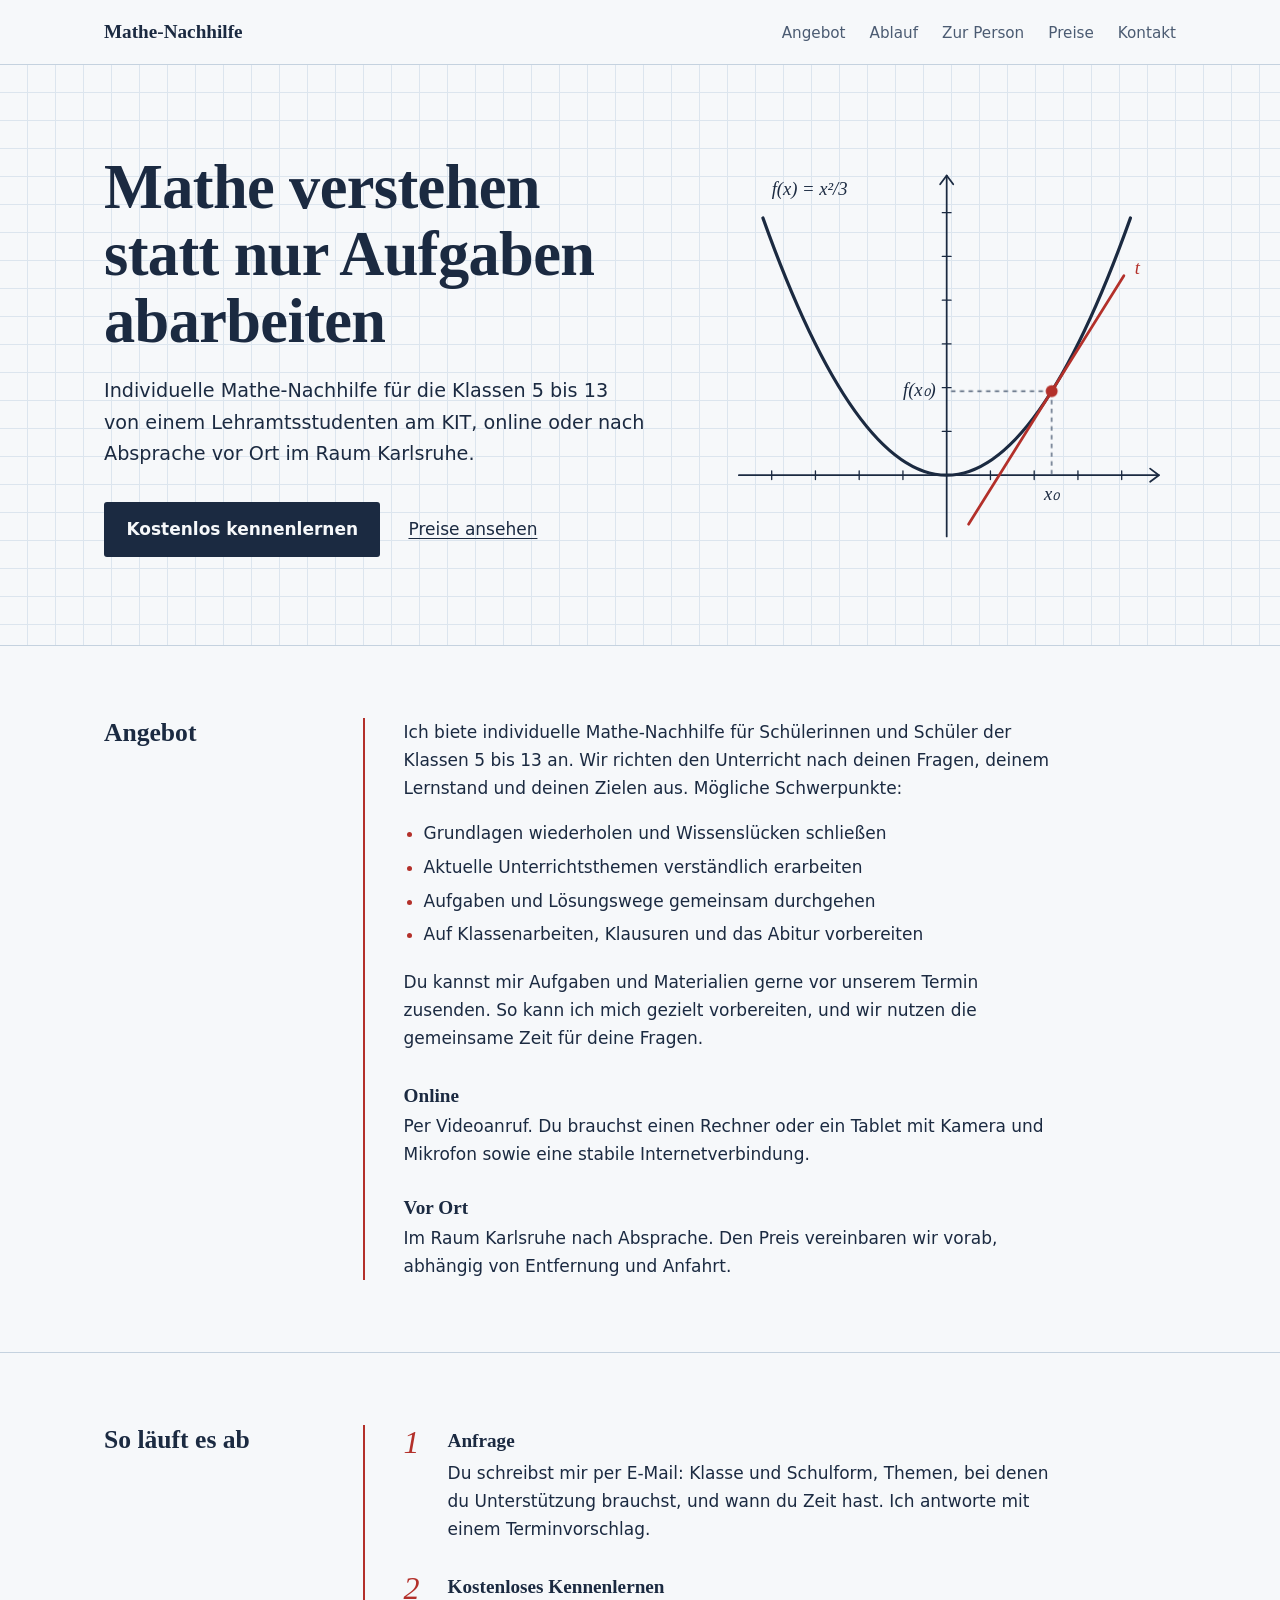
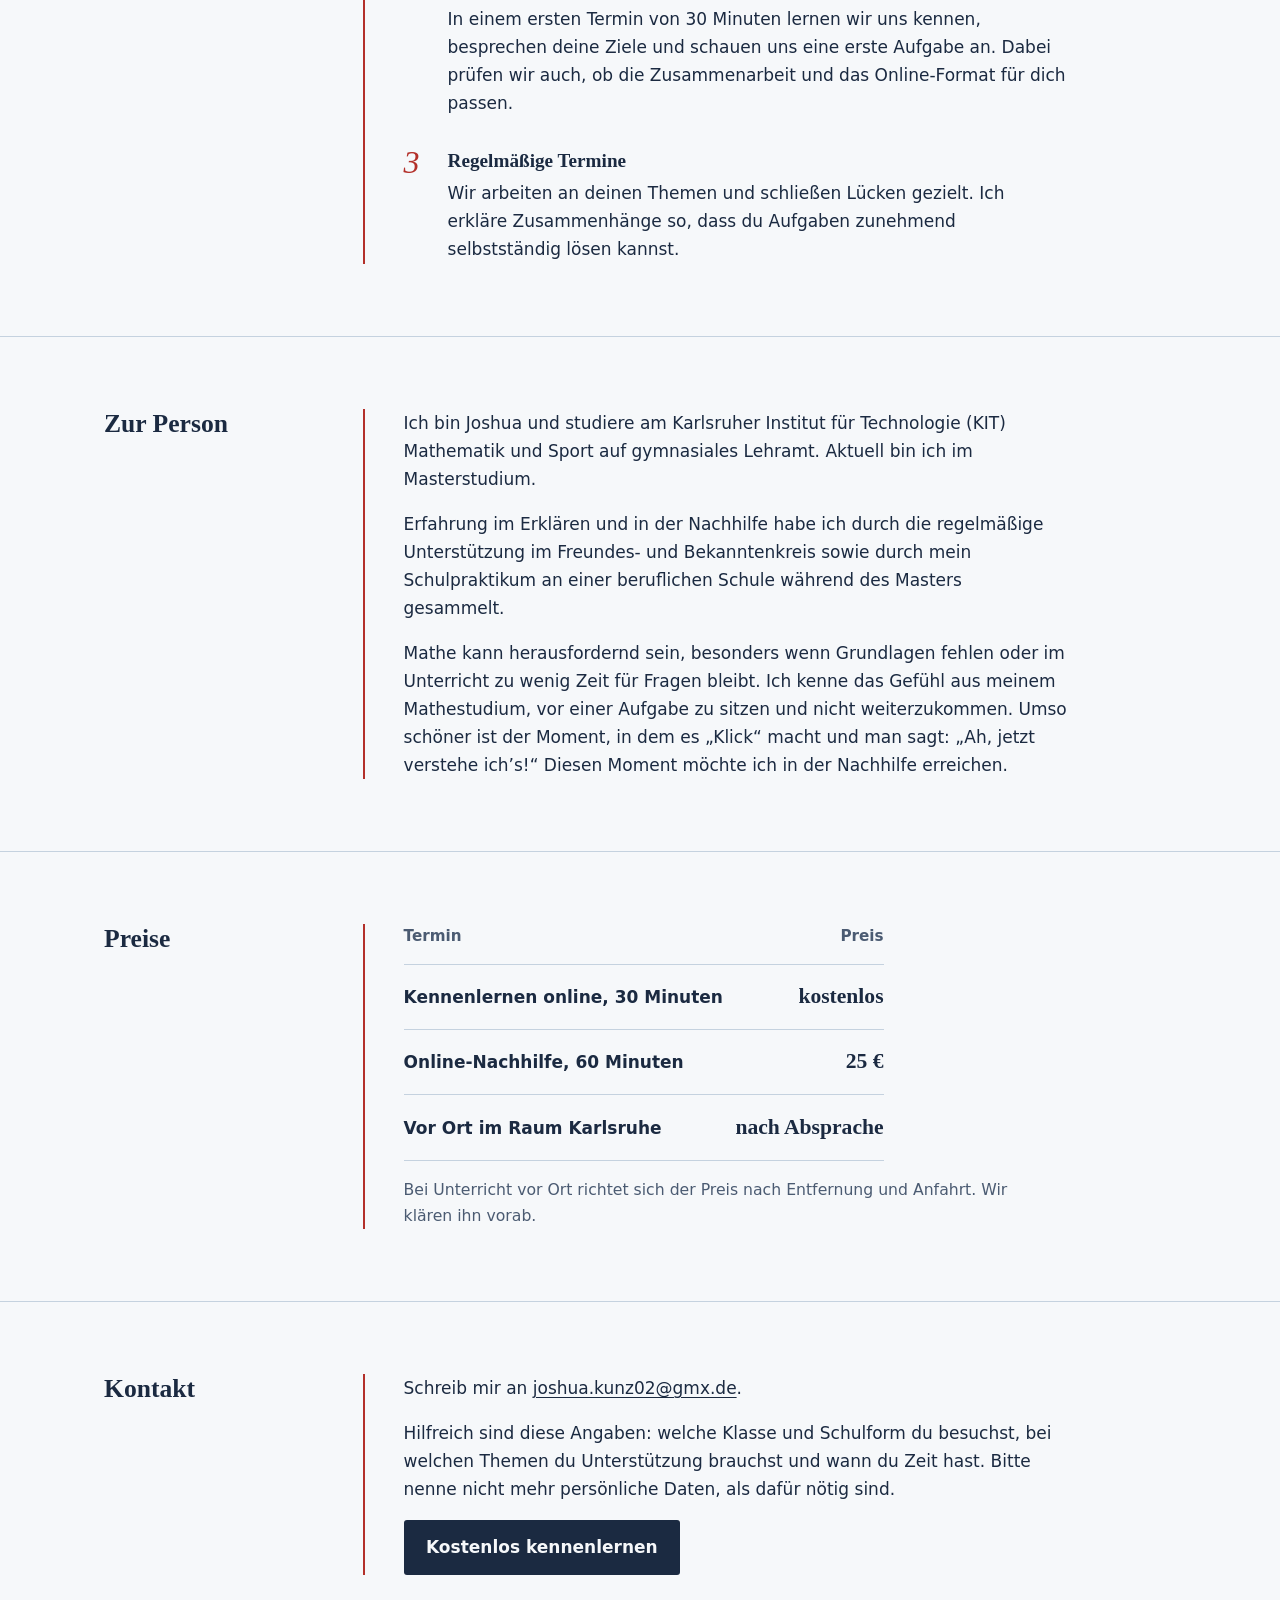
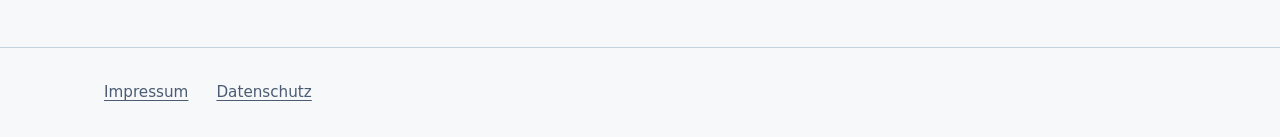
==== index.html @ 84d85bf0 "Name, Anschrift und E-Mail eingetragen Co-Authored-By: Claude Sonnet 5.5 <noreply@anthropic.com> Cla" ====
<!doctype html>
<html lang="de">
<head>
  <meta charset="utf-8">
  <meta name="viewport" content="width=device-width, initial-scale=1">
  <title>Mathe-Nachhilfe in Karlsruhe und online</title>
  <meta name="description" content="Individuelle Mathe-Nachhilfe für die Klassen 5 bis 13, online oder nach Absprache vor Ort im Raum Karlsruhe. Kostenloses Kennenlernen.">
  <link rel="icon" href="favicon.svg" type="image/svg+xml">
  <link rel="stylesheet" href="style.css">
</head>
<body>
  <a class="skip" href="#inhalt">Zum Inhalt springen</a>

  <header class="site-head">
    <div class="wrap">
      <a class="brand" href="./">Mathe-Nachhilfe</a>
      <nav class="site-nav" aria-label="Hauptnavigation">
        <a href="#angebot">Angebot</a>
        <a href="#ablauf">Ablauf</a>
        <a href="#person">Zur Person</a>
        <a href="#preise">Preise</a>
        <a href="#kontakt">Kontakt</a>
      </nav>
    </div>
  </header>

  <main id="inhalt">
    <section class="hero" aria-labelledby="titel">
      <div class="wrap">
        <div>
          <h1 id="titel">Mathe verstehen statt nur Aufgaben abarbeiten</h1>
          <p class="lead">Individuelle Mathe-Nachhilfe für die Klassen 5 bis 13 von einem Lehramtsstudenten am KIT, online oder nach Absprache vor Ort im Raum Karlsruhe.</p>
          <div class="hero-actions">
            <a class="btn" href="mailto:joshua.kunz02@gmx.de?subject=Nachhilfe-Anfrage">Kostenlos kennenlernen</a>
            <a href="#preise">Preise ansehen</a>
          </div>
        </div>

        <div class="fig-wrap">
          <svg class="fig" viewBox="0 0 420 360" role="img" aria-labelledby="fig-titel fig-text">
            <title id="fig-titel">Parabel mit Tangente</title>
            <desc id="fig-text">Graph der Funktion f(x) = x²/3 in einem Koordinatensystem. Im Punkt x₀ berührt eine Tangente die Parabel.</desc>

            <g fill="none" stroke="var(--ink)" stroke-width="1.6" stroke-linecap="round" stroke-linejoin="round">
              <path d="M20 290H404"/>
              <path d="M210 346V16"/>
              <path d="M396 284l8 6-8 6"/>
              <path d="M204 24l6-8 6 8"/>
              <path stroke-width="1.2" d="M50 286v8M90 286v8M130 286v8M170 286v8M250 286v8M290 286v8M330 286v8M370 286v8"/>
              <path stroke-width="1.2" d="M206 50h8M206 90h8M206 130h8M206 170h8M206 210h8M206 250h8"/>
            </g>

            <path class="late" d="M306 213.2V290M306 213.2H210" fill="none" stroke="var(--ink-soft)" stroke-width="1.2" stroke-dasharray="4 4"/>

            <path class="curve" pathLength="1" d="M42 54.8Q210 525.2 378 54.8" fill="none" stroke="var(--ink)" stroke-width="3" stroke-linecap="round"/>
            <path class="tangent" pathLength="1" d="M230 334.8L372 107.6" fill="none" stroke="var(--red)" stroke-width="2.5" stroke-linecap="round"/>

            <circle class="late" cx="306" cy="213.2" r="5.5" fill="var(--red)"/>
            <text class="late" x="306" y="313" text-anchor="middle">x₀</text>
            <text class="late" x="200" y="218" text-anchor="end">f(x₀)</text>
            <text x="50" y="34">f(x) = x²/3</text>
            <text class="late t-red" x="382" y="106">t</text>
          </svg>
        </div>
      </div>
    </section>

    <section class="section" id="angebot" aria-labelledby="h-angebot">
      <div class="wrap">
        <h2 id="h-angebot">Angebot</h2>
        <div class="section-body">
          <p>Ich biete individuelle Mathe-Nachhilfe für Schülerinnen und Schüler der Klassen 5 bis 13 an. Wir richten den Unterricht nach deinen Fragen, deinem Lernstand und deinen Zielen aus. Mögliche Schwerpunkte:</p>
          <ul class="focus">
            <li>Grundlagen wiederholen und Wissenslücken schließen</li>
            <li>Aktuelle Unterrichtsthemen verständlich erarbeiten</li>
            <li>Aufgaben und Lösungswege gemeinsam durchgehen</li>
            <li>Auf Klassenarbeiten, Klausuren und das Abitur vorbereiten</li>
          </ul>
          <p>Du kannst mir Aufgaben und Materialien gerne vor unserem Termin zusenden. So kann ich mich gezielt vorbereiten, und wir nutzen die gemeinsame Zeit für deine Fragen.</p>
          <dl class="formats">
            <dt>Online</dt>
            <dd>Per Videoanruf. Du brauchst einen Rechner oder ein Tablet mit Kamera und Mikrofon sowie eine stabile Internetverbindung.</dd>
            <dt>Vor Ort</dt>
            <dd>Im Raum Karlsruhe nach Absprache. Den Preis vereinbaren wir vorab, abhängig von Entfernung und Anfahrt.</dd>
          </dl>
        </div>
      </div>
    </section>

    <section class="section" id="ablauf" aria-labelledby="h-ablauf">
      <div class="wrap">
        <h2 id="h-ablauf">So läuft es ab</h2>
        <div class="section-body">
          <ol class="steps">
            <li>
              <div>
                <strong>Anfrage</strong>
                <p>Du schreibst mir per E-Mail: Klasse und Schulform, Themen, bei denen du Unterstützung brauchst, und wann du Zeit hast. Ich antworte mit einem Terminvorschlag.</p>
              </div>
            </li>
            <li>
              <div>
                <strong>Kostenloses Kennenlernen</strong>
                <p>In einem ersten Termin von 30 Minuten lernen wir uns kennen, besprechen deine Ziele und schauen uns eine erste Aufgabe an. Dabei prüfen wir auch, ob die Zusammenarbeit und das Online-Format für dich passen.</p>
              </div>
            </li>
            <li>
              <div>
                <strong>Regelmäßige Termine</strong>
                <p>Wir arbeiten an deinen Themen und schließen Lücken gezielt. Ich erkläre Zusammenhänge so, dass du Aufgaben zunehmend selbstständig lösen kannst.</p>
              </div>
            </li>
          </ol>
        </div>
      </div>
    </section>

    <section class="section" id="person" aria-labelledby="h-person">
      <div class="wrap">
        <h2 id="h-person">Zur Person</h2>
        <div class="section-body">
          <p>Ich bin Joshua und studiere am Karlsruher Institut für Technologie (KIT) Mathematik und Sport auf gymnasiales Lehramt. Aktuell bin ich im Masterstudium.</p>
          <p>Erfahrung im Erklären und in der Nachhilfe habe ich durch die regelmäßige Unterstützung im Freundes- und Bekanntenkreis sowie durch mein Schulpraktikum an einer beruflichen Schule während des Masters gesammelt.</p>
          <p>Mathe kann herausfordernd sein, besonders wenn Grundlagen fehlen oder im Unterricht zu wenig Zeit für Fragen bleibt. Ich kenne das Gefühl aus meinem Mathestudium, vor einer Aufgabe zu sitzen und nicht weiterzukommen. Umso schöner ist der Moment, in dem es „Klick“ macht und man sagt: „Ah, jetzt verstehe ich’s!“ Diesen Moment möchte ich in der Nachhilfe erreichen.</p>
        </div>
      </div>
    </section>

    <section class="section" id="preise" aria-labelledby="h-preise">
      <div class="wrap">
        <h2 id="h-preise">Preise</h2>
        <div class="section-body">
          <table class="prices">
            <thead>
              <tr><th scope="col">Termin</th><th scope="col">Preis</th></tr>
            </thead>
            <tbody>
              <tr><th scope="row">Kennenlernen online, 30 Minuten</th><td class="price">kostenlos</td></tr>
              <tr><th scope="row">Online-Nachhilfe, 60 Minuten</th><td class="price">25 €</td></tr>
              <tr><th scope="row">Vor Ort im Raum Karlsruhe</th><td class="price">nach Absprache</td></tr>
            </tbody>
          </table>
          <p class="note">Bei Unterricht vor Ort richtet sich der Preis nach Entfernung und Anfahrt. Wir klären ihn vorab.</p>
        </div>
      </div>
    </section>

    <section class="section" id="kontakt" aria-labelledby="h-kontakt">
      <div class="wrap">
        <h2 id="h-kontakt">Kontakt</h2>
        <div class="section-body">
          <p>Schreib mir an <a href="mailto:joshua.kunz02@gmx.de?subject=Nachhilfe-Anfrage">joshua.kunz02@gmx.de</a>.</p>
          <p>Hilfreich sind diese Angaben: welche Klasse und Schulform du besuchst, bei welchen Themen du Unterstützung brauchst und wann du Zeit hast. Bitte nenne nicht mehr persönliche Daten, als dafür nötig sind.</p>
          <p><a class="btn" href="mailto:joshua.kunz02@gmx.de?subject=Nachhilfe-Anfrage">Kostenlos kennenlernen</a></p>
        </div>
      </div>
    </section>
  </main>

  <footer class="site-foot">
    <div class="wrap">
      <a href="impressum.html">Impressum</a>
      <a href="datenschutz.html">Datenschutz</a>
    </div>
  </footer>
</body>
</html>
---- style.css ----
/* Mathe-Nachhilfe: statische Seite, keine externen Schriften oder Skripte. */

:root {
  --paper: #f6f8fa;
  --grid: #dce5ee;
  --rule: #c5d2df;
  --ink: #1b2a41;
  --ink-soft: #4b5b72;
  --red: #b3302a;
  --serif: "Palatino Linotype", Palatino, "Book Antiqua", "URW Palladio L", P052, Georgia, serif;
  --sans: system-ui, -apple-system, "Segoe UI", Roboto, "Helvetica Neue", Arial, sans-serif;
  color-scheme: light;
}

*, *::before, *::after { box-sizing: border-box; }

html { -webkit-text-size-adjust: 100%; scroll-behavior: smooth; }

body {
  margin: 0;
  background: var(--paper);
  color: var(--ink);
  font-family: var(--sans);
  font-size: 1.0625rem;
  line-height: 1.65;
}

a { color: var(--ink); text-decoration-thickness: 1px; text-underline-offset: 3px; }
a:hover { color: var(--red); }
:focus-visible { outline: 3px solid var(--red); outline-offset: 3px; border-radius: 2px; }

.skip {
  position: absolute; left: 1rem; top: -4rem;
  background: var(--ink); color: var(--paper); padding: .6rem 1rem; z-index: 10;
}
.skip:focus { top: 1rem; }

.wrap {
  max-width: 72rem;
  margin-inline: auto;
  padding-inline: clamp(1.25rem, 4vw, 2.5rem);
}

/* Kopfzeile */
.site-head { border-bottom: 1px solid var(--rule); }
.site-head .wrap {
  display: flex; flex-wrap: wrap; align-items: baseline;
  justify-content: space-between; gap: .5rem 2rem;
  padding-block: 1rem;
}
.brand {
  font-family: var(--serif); font-weight: 700; font-size: 1.2rem;
  text-decoration: none; color: var(--ink);
}
.site-nav { display: flex; flex-wrap: wrap; gap: .25rem 1.5rem; font-size: .95rem; }
.site-nav a { text-decoration: none; color: var(--ink-soft); }
.site-nav a:hover { color: var(--red); text-decoration: underline; }

/* Einstieg: Karopapier mit Parabel */
.hero {
  background-color: var(--paper);
  background-image:
    linear-gradient(var(--grid) 1px, transparent 1px),
    linear-gradient(90deg, var(--grid) 1px, transparent 1px);
  background-size: 28px 28px;
  background-position: -1px -1px;
  border-bottom: 1px solid var(--rule);
}
.hero .wrap {
  display: grid;
  grid-template-columns: minmax(0, 1.1fr) minmax(0, .9fr);
  gap: clamp(1.5rem, 4vw, 4rem);
  align-items: center;
  padding-block: clamp(2.5rem, 7vw, 5.5rem);
}
.hero h1 {
  font-family: var(--serif);
  font-weight: 700;
  font-size: clamp(2.2rem, 5.2vw, 3.9rem);
  line-height: 1.08;
  letter-spacing: -.01em;
  margin: 0 0 1.25rem;
  max-width: 16ch;
}
.lead { font-size: 1.2rem; max-width: 34rem; margin: 0 0 2rem; }
.hero-actions { display: flex; flex-wrap: wrap; align-items: center; gap: 1rem 1.75rem; }

.btn {
  display: inline-block;
  background: var(--ink); color: var(--paper);
  padding: .85rem 1.4rem;
  border-radius: 3px;
  font-weight: 600; text-decoration: none;
}
.btn:hover { background: var(--red); color: #fff; }

.fig { width: 100%; height: auto; display: block; overflow: visible; }
.fig text { font-family: var(--serif); font-style: italic; font-size: 17px; fill: var(--ink); }
.fig .t-red { fill: var(--red); }

/* Einmalige Bewegung beim Laden: Kurve, Tangente, Berührpunkt */
.fig .curve, .fig .tangent {
  stroke-dasharray: 1; stroke-dashoffset: 1;
  animation: draw 1.4s cubic-bezier(.4, 0, .2, 1) .2s forwards;
}
.fig .tangent { animation-delay: 1.5s; animation-duration: .8s; }
.fig .late { opacity: 0; animation: show .5s ease 2.2s forwards; }
@keyframes draw { to { stroke-dashoffset: 0; } }
@keyframes show { to { opacity: 1; } }

@media (prefers-reduced-motion: reduce) {
  html { scroll-behavior: auto; }
  .fig .curve, .fig .tangent, .fig .late {
    animation: none; stroke-dashoffset: 0; opacity: 1;
  }
}

/* Abschnitte im Heft-Layout: Titel links, Inhalt rechts neben dem roten Rand */
.section { border-bottom: 1px solid var(--rule); }
.section .wrap {
  display: grid;
  grid-template-columns: minmax(0, 13rem) minmax(0, 1fr);
  column-gap: clamp(1.5rem, 4vw, 3.5rem);
  padding-block: clamp(2.5rem, 6vw, 4.5rem);
}
.section h2 {
  font-family: var(--serif);
  font-size: 1.6rem; line-height: 1.2;
  margin: 0;
  align-self: start;
  position: sticky; top: 1.5rem;
}
.section-body {
  border-left: 2px solid var(--red);
  padding-left: clamp(1.25rem, 3vw, 2.5rem);
  max-width: 44rem;
}
.section-body > :first-child { margin-top: 0; }
.section-body > :last-child { margin-bottom: 0; }
.section-body p { max-width: 62ch; }

ul.focus { margin: 0 0 1.25rem; padding-left: 1.25rem; max-width: 60ch; }
ul.focus li { margin-bottom: .35rem; }
ul.focus li::marker { color: var(--red); }

dl.formats { margin: 1.75rem 0 0; }
dl.formats dt { font-family: var(--serif); font-weight: 700; font-size: 1.2rem; }
dl.formats dd { margin: 0 0 1.5rem; max-width: 60ch; }
dl.formats dd:last-child { margin-bottom: 0; }

ol.steps { list-style: none; counter-reset: step; margin: 0; padding: 0; }
ol.steps li {
  counter-increment: step;
  display: grid; grid-template-columns: 2.75rem minmax(0, 1fr);
  margin-bottom: 1.75rem;
}
ol.steps li:last-child { margin-bottom: 0; }
ol.steps li::before {
  content: counter(step);
  font-family: var(--serif); font-style: italic; font-size: 2rem; line-height: 1.1;
  color: var(--red);
}
ol.steps strong { display: block; font-family: var(--serif); font-size: 1.2rem; }
ol.steps p { margin: .15rem 0 0; max-width: 58ch; }

table.prices { border-collapse: collapse; width: 100%; max-width: 30rem; margin: 1.5rem 0 1rem; }
table.prices th, table.prices td { text-align: left; padding: .9rem 0; border-bottom: 1px solid var(--rule); }
table.prices thead th { font-weight: 600; color: var(--ink-soft); font-size: .95rem; padding-top: 0; }
table.prices td:last-child, table.prices th:last-child { text-align: right; }
table.prices .price { font-family: var(--serif); font-size: 1.35rem; font-weight: 700; }
.note { color: var(--ink-soft); font-size: .98rem; }

/* Fuß */
.site-foot { padding-block: 2rem; font-size: .95rem; color: var(--ink-soft); }
.site-foot .wrap { display: flex; flex-wrap: wrap; gap: .5rem 1.75rem; }
.site-foot a { color: var(--ink-soft); }
.site-foot a:hover { color: var(--red); }

/* Rechtstexte */
.legal .wrap { max-width: 46rem; padding-block: clamp(2rem, 6vw, 4rem); }
.legal h1 { font-family: var(--serif); font-size: clamp(2rem, 4vw, 2.6rem); line-height: 1.15; margin: 0 0 1.5rem; }
.legal h2 { font-family: var(--serif); font-size: 1.35rem; margin: 2.25rem 0 .5rem; }
.legal p, .legal ul, .legal address { max-width: 65ch; margin: 0 0 1rem; }
.legal address { font-style: normal; }
.legal ul { padding-left: 1.25rem; }
.legal li { margin-bottom: .35rem; }

@media (max-width: 52rem) {
  .hero .wrap { grid-template-columns: minmax(0, 1fr); }
  .hero .fig-wrap { max-width: 26rem; }
  .section .wrap { grid-template-columns: minmax(0, 1fr); row-gap: 1.25rem; }
  .section h2 { position: static; }
  .section-body { padding-left: 1.1rem; }
}
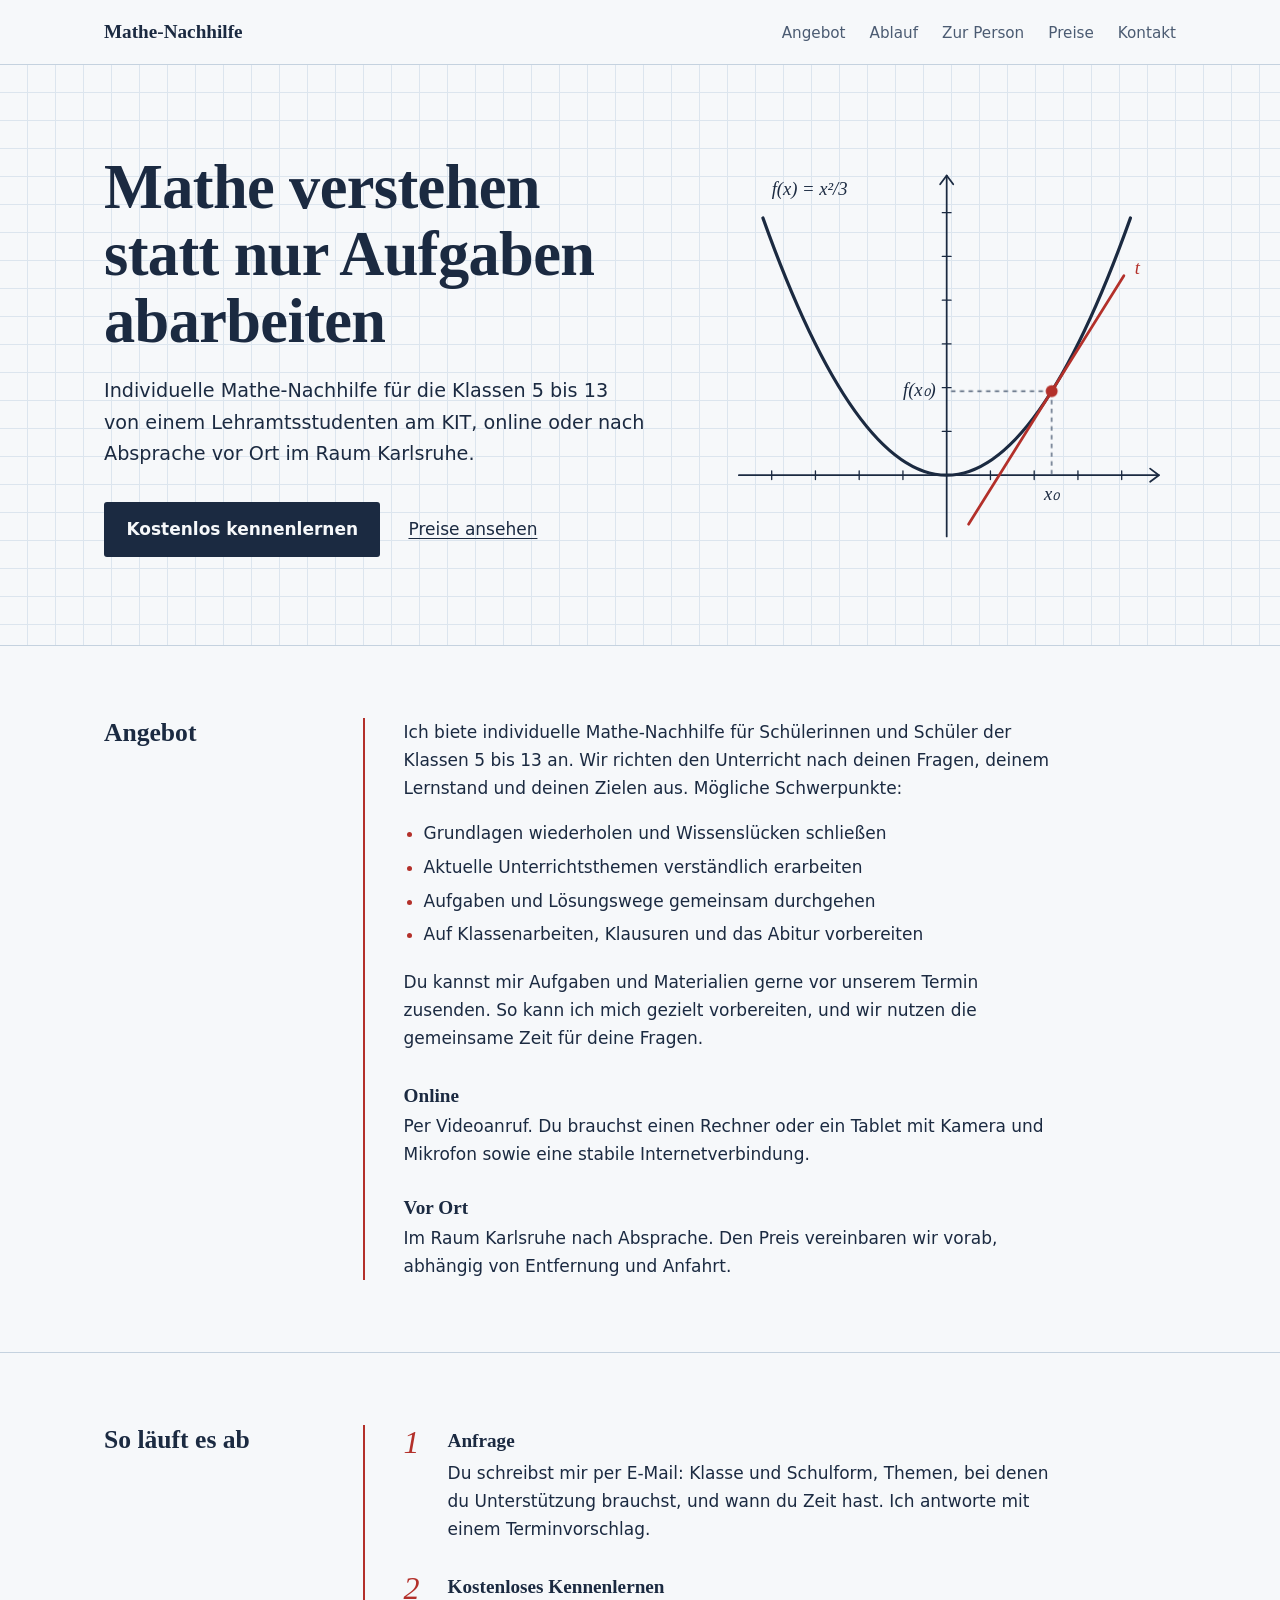
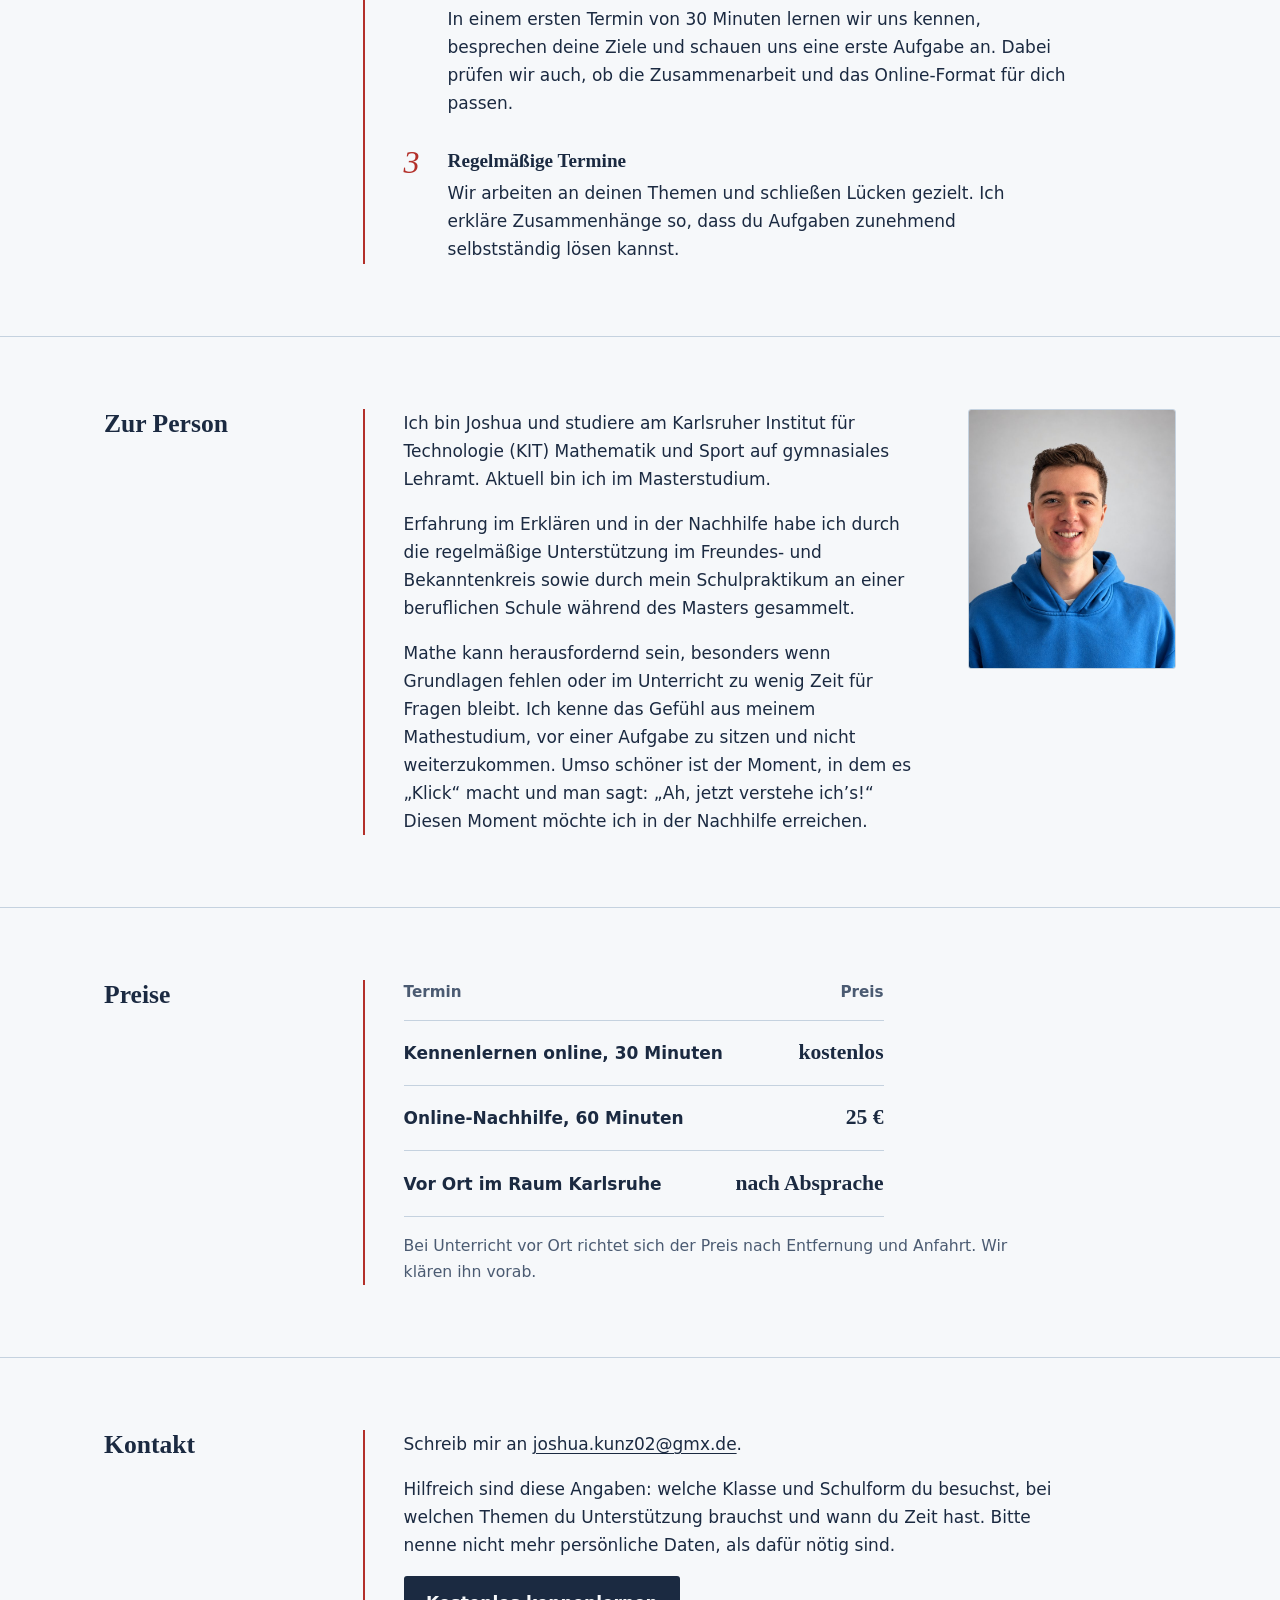
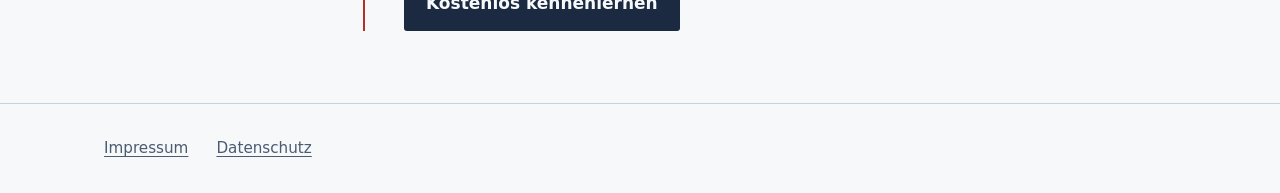
==== commit 3d4dba9b: "Porträtfoto im Abschnitt "Zur Person" ergänzt Co-Authored-By: Claude Sonnet 5.5 <noreply@anthropic.c" ====
--- a/index.html
+++ b/index.html
@@ -118,10 +118,13 @@
     <section class="section" id="person" aria-labelledby="h-person">
       <div class="wrap">
         <h2 id="h-person">Zur Person</h2>
-        <div class="section-body">
-          <p>Ich bin Joshua und studiere am Karlsruher Institut für Technologie (KIT) Mathematik und Sport auf gymnasiales Lehramt. Aktuell bin ich im Masterstudium.</p>
-          <p>Erfahrung im Erklären und in der Nachhilfe habe ich durch die regelmäßige Unterstützung im Freundes- und Bekanntenkreis sowie durch mein Schulpraktikum an einer beruflichen Schule während des Masters gesammelt.</p>
-          <p>Mathe kann herausfordernd sein, besonders wenn Grundlagen fehlen oder im Unterricht zu wenig Zeit für Fragen bleibt. Ich kenne das Gefühl aus meinem Mathestudium, vor einer Aufgabe zu sitzen und nicht weiterzukommen. Umso schöner ist der Moment, in dem es „Klick“ macht und man sagt: „Ah, jetzt verstehe ich’s!“ Diesen Moment möchte ich in der Nachhilfe erreichen.</p>
+        <div class="section-body person">
+          <img class="portrait" src="joshua-kunz.jpg" width="720" height="900" loading="lazy" alt="Porträt von Joshua Kunz">
+          <div class="person-text">
+            <p>Ich bin Joshua und studiere am Karlsruher Institut für Technologie (KIT) Mathematik und Sport auf gymnasiales Lehramt. Aktuell bin ich im Masterstudium.</p>
+            <p>Erfahrung im Erklären und in der Nachhilfe habe ich durch die regelmäßige Unterstützung im Freundes- und Bekanntenkreis sowie durch mein Schulpraktikum an einer beruflichen Schule während des Masters gesammelt.</p>
+            <p>Mathe kann herausfordernd sein, besonders wenn Grundlagen fehlen oder im Unterricht zu wenig Zeit für Fragen bleibt. Ich kenne das Gefühl aus meinem Mathestudium, vor einer Aufgabe zu sitzen und nicht weiterzukommen. Umso schöner ist der Moment, in dem es „Klick“ macht und man sagt: „Ah, jetzt verstehe ich’s!“ Diesen Moment möchte ich in der Nachhilfe erreichen.</p>
+          </div>
         </div>
       </div>
     </section>
--- a/style.css
+++ b/style.css
@@ -139,6 +139,11 @@
 .section-body > :last-child { margin-bottom: 0; }
 .section-body p { max-width: 62ch; }
 
+.section-body.person { max-width: 56rem; display: grid; grid-template-columns: minmax(0, 1fr) 13rem; gap: 1.5rem 2.5rem; align-items: start; }
+.person-text > :first-child { margin-top: 0; }
+.person-text > :last-child { margin-bottom: 0; }
+.portrait { grid-column: 2; grid-row: 1; width: 100%; height: auto; aspect-ratio: 4 / 5; object-fit: cover; border-radius: 3px; border: 1px solid var(--rule); background: var(--grid); }
+
 ul.focus { margin: 0 0 1.25rem; padding-left: 1.25rem; max-width: 60ch; }
 ul.focus li { margin-bottom: .35rem; }
 ul.focus li::marker { color: var(--red); }
@@ -191,4 +196,6 @@
   .section .wrap { grid-template-columns: minmax(0, 1fr); row-gap: 1.25rem; }
   .section h2 { position: static; }
   .section-body { padding-left: 1.1rem; }
-}
+  .section-body.person { grid-template-columns: minmax(0, 1fr); }
+  .portrait { grid-column: 1; grid-row: 1; max-width: 11rem; }
+}
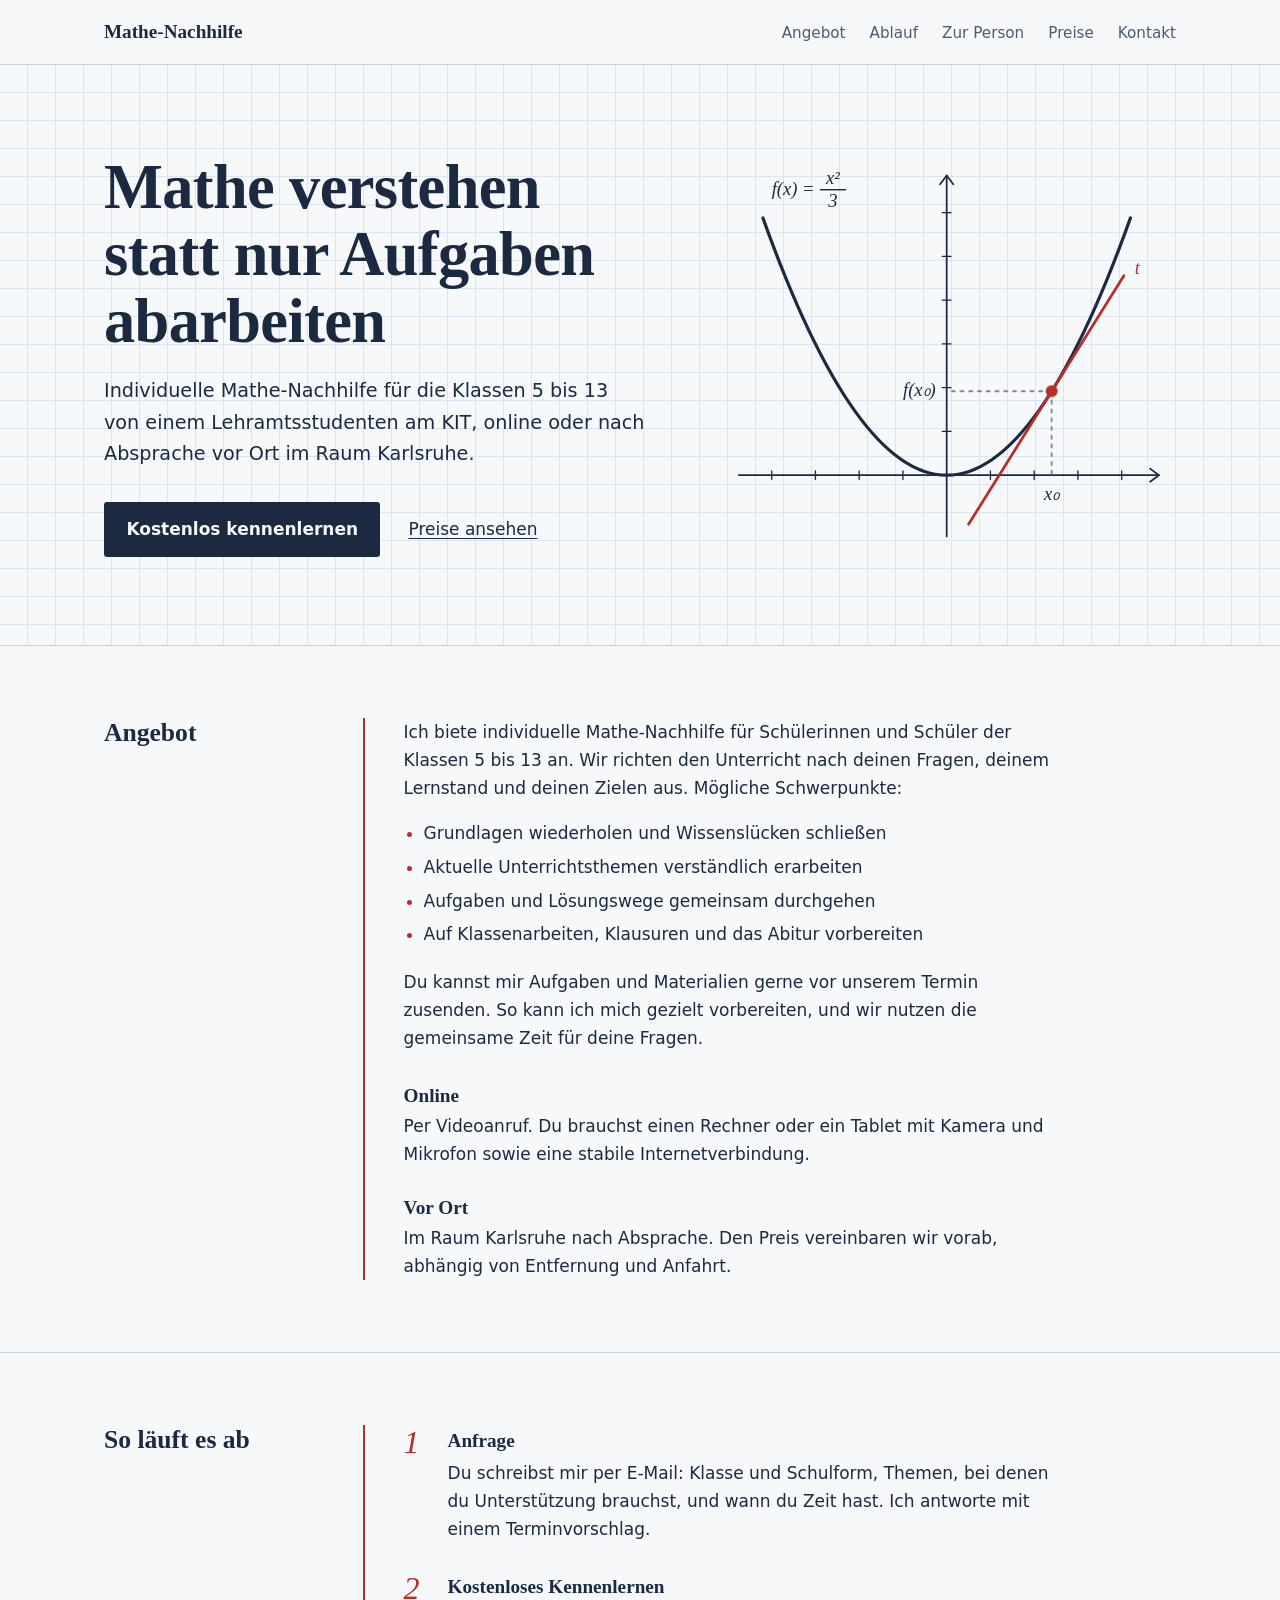
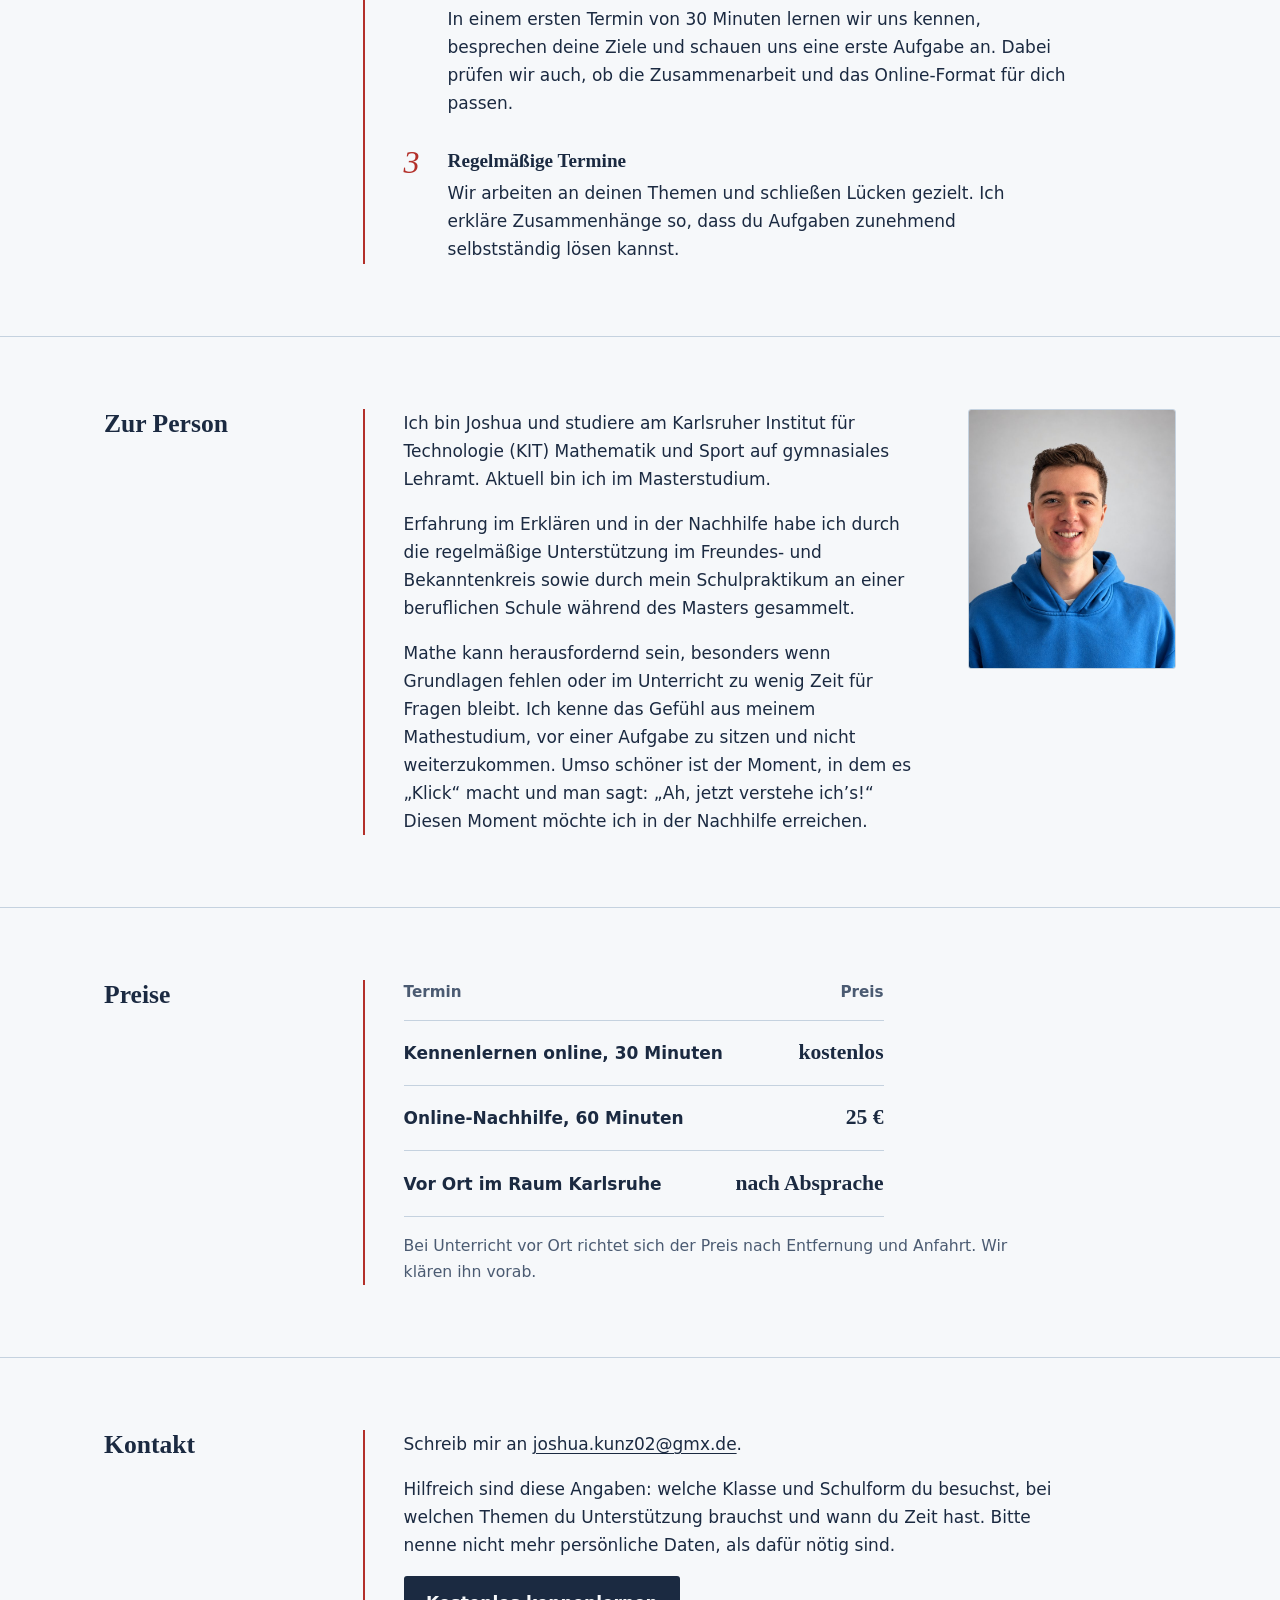
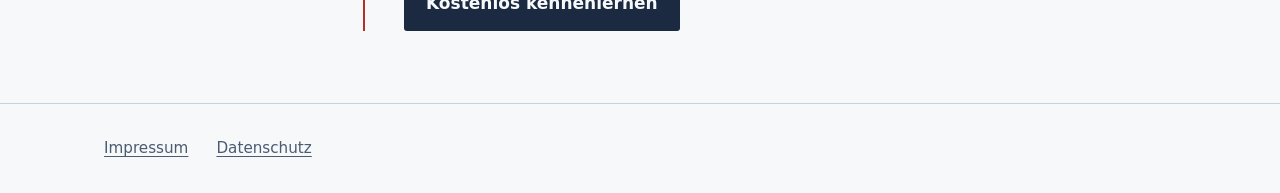
==== commit f61e6246: "Funktionsterm in der Grafik als Bruch gesetzt Co-Authored-By: Claude Sonnet 5.5 <noreply@anthropic.c" ====
--- a/index.html
+++ b/index.html
@@ -58,7 +58,12 @@
             <circle class="late" cx="306" cy="213.2" r="5.5" fill="var(--red)"/>
             <text class="late" x="306" y="313" text-anchor="middle">x₀</text>
             <text class="late" x="200" y="218" text-anchor="end">f(x₀)</text>
-            <text x="50" y="34">f(x) = x²/3</text>
+            <g>
+              <text x="50" y="34">f(x) =</text>
+              <text x="106" y="24" text-anchor="middle">x²</text>
+              <path d="M94 29H118" fill="none" stroke="var(--ink)" stroke-width="1.3"/>
+              <text x="106" y="45" text-anchor="middle">3</text>
+            </g>
             <text class="late t-red" x="382" y="106">t</text>
           </svg>
         </div>
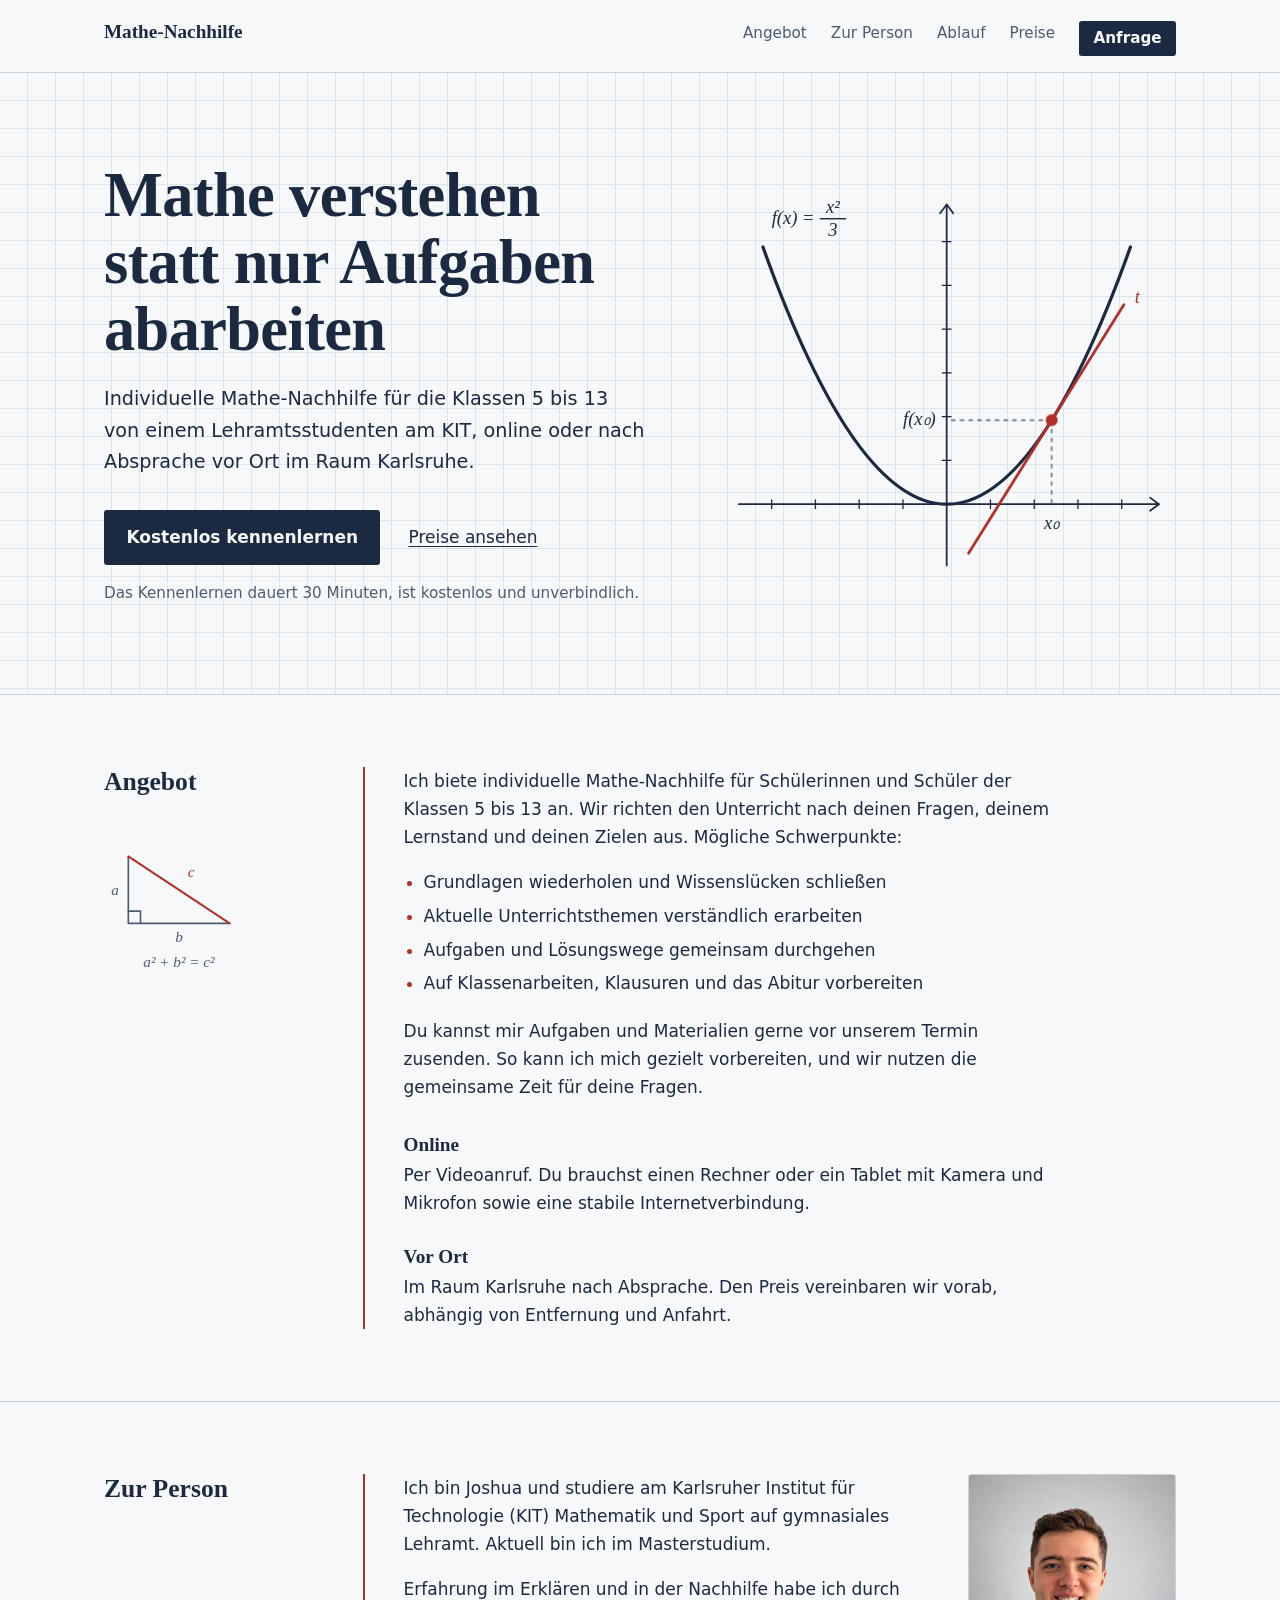
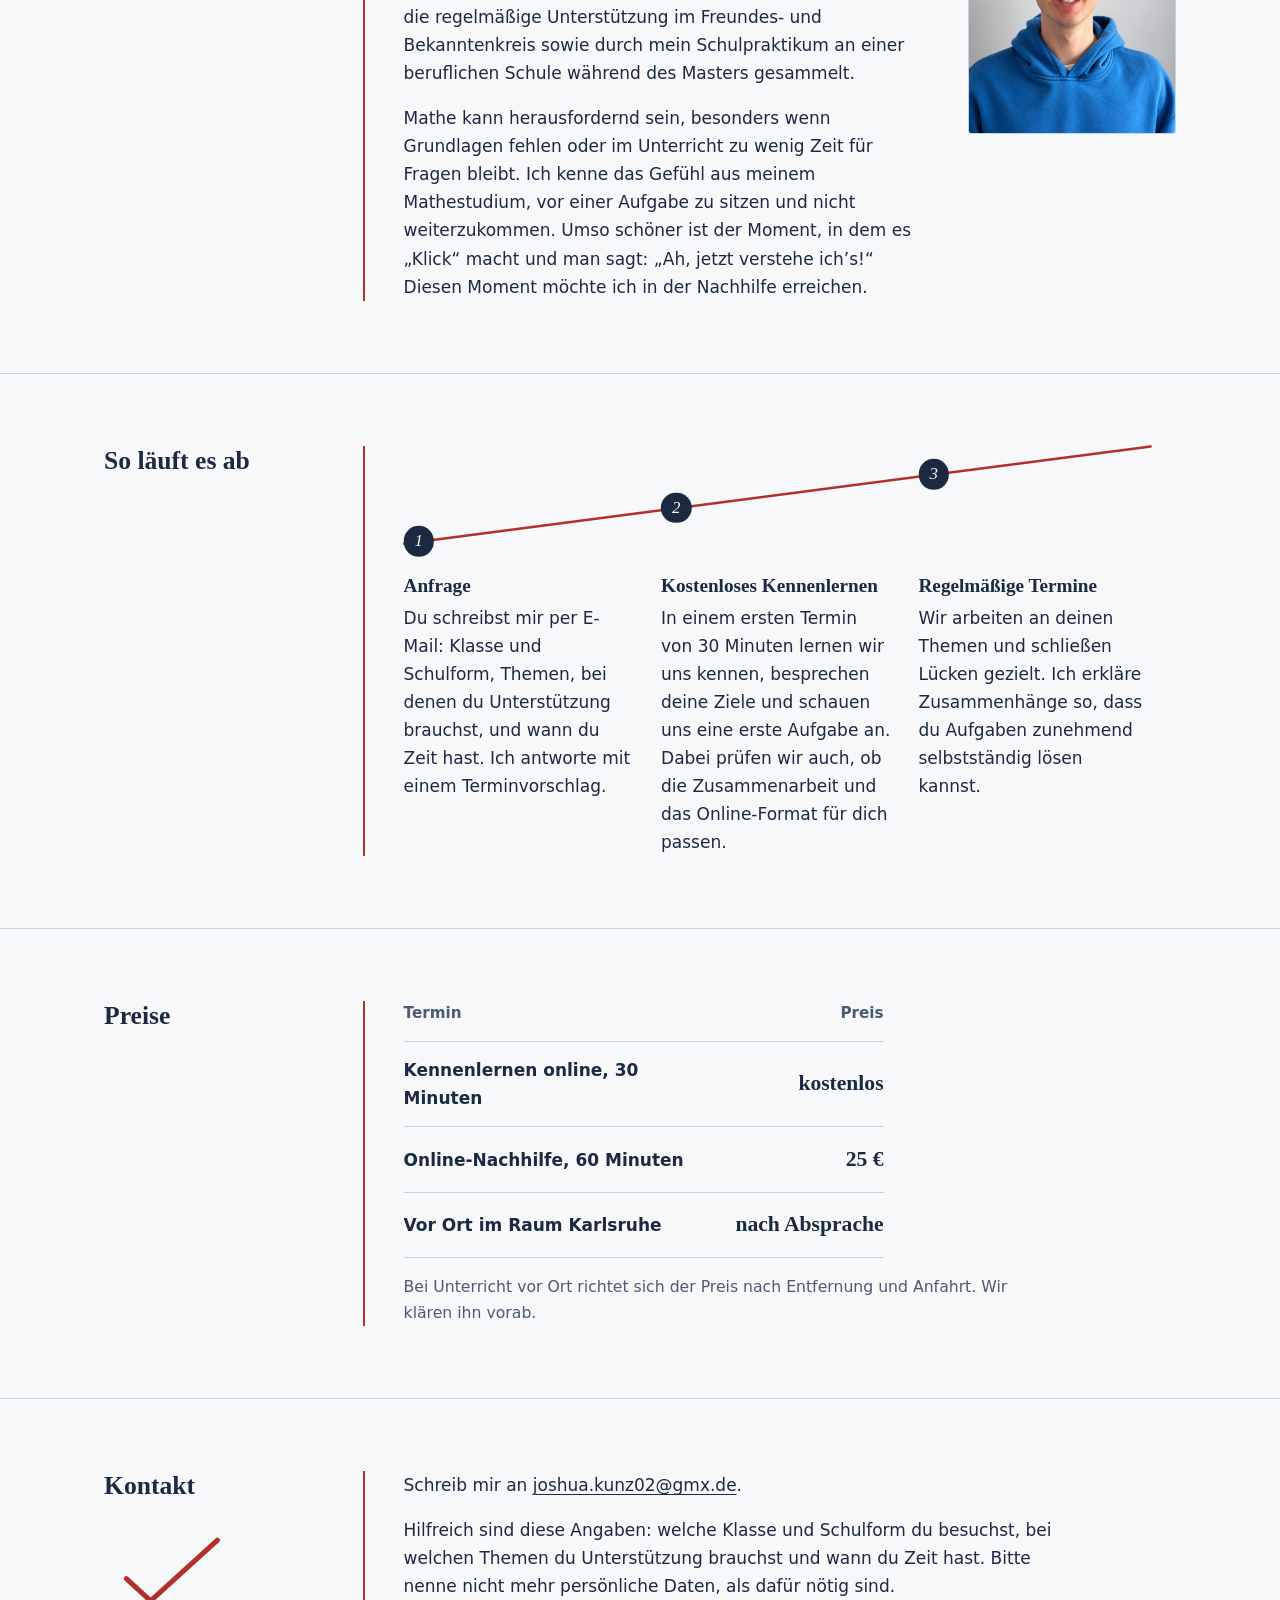
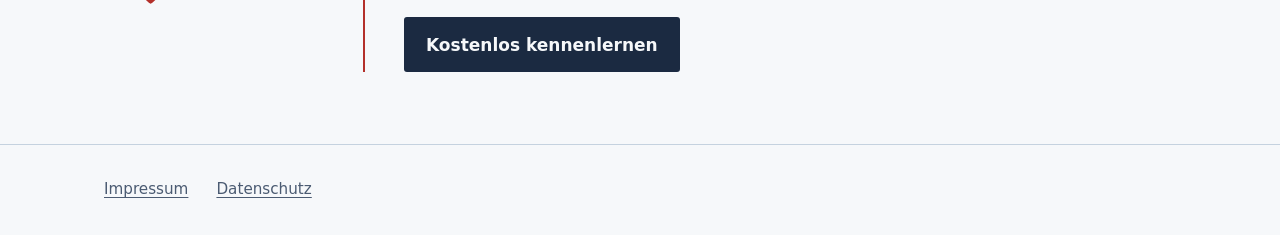
==== commit 1fc5b3ba: "Layout: Person vor Ablauf, Kontaktknopf, Hinweis, Randnotizen, Ablauf als Gerade Co-Authored-By: Cla" ====
--- a/index.html
+++ b/index.html
@@ -16,10 +16,10 @@
       <a class="brand" href="./">Mathe-Nachhilfe</a>
       <nav class="site-nav" aria-label="Hauptnavigation">
         <a href="#angebot">Angebot</a>
+        <a href="#person">Zur Person</a>
         <a href="#ablauf">Ablauf</a>
-        <a href="#person">Zur Person</a>
         <a href="#preise">Preise</a>
-        <a href="#kontakt">Kontakt</a>
+        <a class="nav-cta" href="mailto:joshua.kunz02@gmx.de?subject=Nachhilfe-Anfrage">Anfrage</a>
       </nav>
     </div>
   </header>
@@ -34,6 +34,7 @@
             <a class="btn" href="mailto:joshua.kunz02@gmx.de?subject=Nachhilfe-Anfrage">Kostenlos kennenlernen</a>
             <a href="#preise">Preise ansehen</a>
           </div>
+          <p class="hero-note">Das Kennenlernen dauert 30 Minuten, ist kostenlos und unverbindlich.</p>
         </div>
 
         <div class="fig-wrap">
@@ -72,7 +73,20 @@
 
     <section class="section" id="angebot" aria-labelledby="h-angebot">
       <div class="wrap">
-        <h2 id="h-angebot">Angebot</h2>
+        <div class="side">
+          <h2 id="h-angebot">Angebot</h2>
+          <svg class="margin-note" viewBox="0 0 150 150" aria-hidden="true" focusable="false">
+            <g fill="none" stroke="var(--ink-soft)" stroke-width="1.6" stroke-linecap="round" stroke-linejoin="round">
+              <path d="M24 100H124M24 100V34"/>
+              <path d="M24 88H36V100"/>
+            </g>
+            <path d="M124 100L24 34" fill="none" stroke="var(--red)" stroke-width="2" stroke-linecap="round"/>
+            <text x="11" y="72" text-anchor="middle">a</text>
+            <text x="74" y="118" text-anchor="middle">b</text>
+            <text class="t-red" x="86" y="54" text-anchor="middle">c</text>
+            <text x="74" y="143" text-anchor="middle">a² + b² = c²</text>
+          </svg>
+        </div>
         <div class="section-body">
           <p>Ich biete individuelle Mathe-Nachhilfe für Schülerinnen und Schüler der Klassen 5 bis 13 an. Wir richten den Unterricht nach deinen Fragen, deinem Lernstand und deinen Zielen aus. Mögliche Schwerpunkte:</p>
           <ul class="focus">
@@ -92,10 +106,32 @@
       </div>
     </section>
 
+    <section class="section" id="person" aria-labelledby="h-person">
+      <div class="wrap">
+        <h2 id="h-person">Zur Person</h2>
+        <div class="section-body person">
+          <img class="portrait" src="joshua-kunz.jpg" width="720" height="900" loading="lazy" alt="Porträt von Joshua Kunz">
+          <div class="person-text">
+            <p>Ich bin Joshua und studiere am Karlsruher Institut für Technologie (KIT) Mathematik und Sport auf gymnasiales Lehramt. Aktuell bin ich im Masterstudium.</p>
+            <p>Erfahrung im Erklären und in der Nachhilfe habe ich durch die regelmäßige Unterstützung im Freundes- und Bekanntenkreis sowie durch mein Schulpraktikum an einer beruflichen Schule während des Masters gesammelt.</p>
+            <p>Mathe kann herausfordernd sein, besonders wenn Grundlagen fehlen oder im Unterricht zu wenig Zeit für Fragen bleibt. Ich kenne das Gefühl aus meinem Mathestudium, vor einer Aufgabe zu sitzen und nicht weiterzukommen. Umso schöner ist der Moment, in dem es „Klick“ macht und man sagt: „Ah, jetzt verstehe ich’s!“ Diesen Moment möchte ich in der Nachhilfe erreichen.</p>
+          </div>
+        </div>
+      </div>
+    </section>
+
     <section class="section" id="ablauf" aria-labelledby="h-ablauf">
       <div class="wrap">
         <h2 id="h-ablauf">So läuft es ab</h2>
         <div class="section-body">
+          <div class="rise" aria-hidden="true">
+            <svg viewBox="0 0 600 90" preserveAspectRatio="none" focusable="false">
+              <line x1="0" y1="84.5" x2="580" y2="0.4" stroke="var(--red)" stroke-width="2.5" stroke-linecap="round" vector-effect="non-scaling-stroke"/>
+            </svg>
+            <span class="pt" style="left: calc(0% + .95rem); top: 92%">1</span>
+            <span class="pt" style="left: calc(33.333% + .95rem); top: 59.9%">2</span>
+            <span class="pt" style="left: calc(66.667% + .95rem); top: 27.7%">3</span>
+          </div>
           <ol class="steps">
             <li>
               <div>
@@ -120,20 +156,6 @@
       </div>
     </section>
 
-    <section class="section" id="person" aria-labelledby="h-person">
-      <div class="wrap">
-        <h2 id="h-person">Zur Person</h2>
-        <div class="section-body person">
-          <img class="portrait" src="joshua-kunz.jpg" width="720" height="900" loading="lazy" alt="Porträt von Joshua Kunz">
-          <div class="person-text">
-            <p>Ich bin Joshua und studiere am Karlsruher Institut für Technologie (KIT) Mathematik und Sport auf gymnasiales Lehramt. Aktuell bin ich im Masterstudium.</p>
-            <p>Erfahrung im Erklären und in der Nachhilfe habe ich durch die regelmäßige Unterstützung im Freundes- und Bekanntenkreis sowie durch mein Schulpraktikum an einer beruflichen Schule während des Masters gesammelt.</p>
-            <p>Mathe kann herausfordernd sein, besonders wenn Grundlagen fehlen oder im Unterricht zu wenig Zeit für Fragen bleibt. Ich kenne das Gefühl aus meinem Mathestudium, vor einer Aufgabe zu sitzen und nicht weiterzukommen. Umso schöner ist der Moment, in dem es „Klick“ macht und man sagt: „Ah, jetzt verstehe ich’s!“ Diesen Moment möchte ich in der Nachhilfe erreichen.</p>
-          </div>
-        </div>
-      </div>
-    </section>
-
     <section class="section" id="preise" aria-labelledby="h-preise">
       <div class="wrap">
         <h2 id="h-preise">Preise</h2>
@@ -155,7 +177,12 @@
 
     <section class="section" id="kontakt" aria-labelledby="h-kontakt">
       <div class="wrap">
-        <h2 id="h-kontakt">Kontakt</h2>
+        <div class="side">
+          <h2 id="h-kontakt">Kontakt</h2>
+          <svg class="margin-note" viewBox="0 0 150 90" aria-hidden="true" focusable="false">
+            <path d="M22 52L46 74L112 14" fill="none" stroke="var(--red)" stroke-width="5" stroke-linecap="round" stroke-linejoin="round"/>
+          </svg>
+        </div>
         <div class="section-body">
           <p>Schreib mir an <a href="mailto:joshua.kunz02@gmx.de?subject=Nachhilfe-Anfrage">joshua.kunz02@gmx.de</a>.</p>
           <p>Hilfreich sind diese Angaben: welche Klasse und Schulform du besuchst, bei welchen Themen du Unterstützung brauchst und wann du Zeit hast. Bitte nenne nicht mehr persönliche Daten, als dafür nötig sind.</p>
--- a/style.css
+++ b/style.css
@@ -55,6 +55,11 @@
 .site-nav { display: flex; flex-wrap: wrap; gap: .25rem 1.5rem; font-size: .95rem; }
 .site-nav a { text-decoration: none; color: var(--ink-soft); }
 .site-nav a:hover { color: var(--red); text-decoration: underline; }
+.site-nav a.nav-cta {
+  background: var(--ink); color: var(--paper);
+  padding: .3rem .9rem; border-radius: 3px; font-weight: 600;
+}
+.site-nav a.nav-cta:hover { background: var(--red); color: #fff; text-decoration: none; }
 
 /* Einstieg: Karopapier mit Parabel */
 .hero {
@@ -84,6 +89,7 @@
 }
 .lead { font-size: 1.2rem; max-width: 34rem; margin: 0 0 2rem; }
 .hero-actions { display: flex; flex-wrap: wrap; align-items: center; gap: 1rem 1.75rem; }
+.hero-note { margin: 1rem 0 0; color: var(--ink-soft); font-size: .95rem; }
 
 .btn {
   display: inline-block;
@@ -139,6 +145,16 @@
 .section-body > :last-child { margin-bottom: 0; }
 .section-body p { max-width: 62ch; }
 
+/* Randnotizen: kleine Skizzen unter dem Titel, wie Notizen am Heftrand */
+.section .side { align-self: start; position: sticky; top: 1.5rem; }
+.section .side h2 { position: static; }
+.margin-note { display: block; width: 9.5rem; height: auto; margin-top: 1.5rem; overflow: visible; }
+.margin-note text { font-family: var(--serif); font-style: italic; font-size: 15px; fill: var(--ink-soft); }
+.margin-note .t-red { fill: var(--red); }
+
+/* Ablauf: drei Schritte als Punkte auf einer ansteigenden Geraden (nur Desktop) */
+.rise { display: none; }
+
 .section-body.person { max-width: 56rem; display: grid; grid-template-columns: minmax(0, 1fr) 13rem; gap: 1.5rem 2.5rem; align-items: start; }
 .person-text > :first-child { margin-top: 0; }
 .person-text > :last-child { margin-bottom: 0; }
@@ -172,7 +188,7 @@
 table.prices th, table.prices td { text-align: left; padding: .9rem 0; border-bottom: 1px solid var(--rule); }
 table.prices thead th { font-weight: 600; color: var(--ink-soft); font-size: .95rem; padding-top: 0; }
 table.prices td:last-child, table.prices th:last-child { text-align: right; }
-table.prices .price { font-family: var(--serif); font-size: 1.35rem; font-weight: 700; }
+table.prices .price { font-family: var(--serif); font-size: 1.35rem; font-weight: 700; white-space: nowrap; padding-left: 1rem; }
 .note { color: var(--ink-soft); font-size: .98rem; }
 
 /* Fuß */
@@ -194,8 +210,27 @@
   .hero .wrap { grid-template-columns: minmax(0, 1fr); }
   .hero .fig-wrap { max-width: 26rem; }
   .section .wrap { grid-template-columns: minmax(0, 1fr); row-gap: 1.25rem; }
-  .section h2 { position: static; }
+  .section h2, .section .side { position: static; }
+  .margin-note { display: none; }
+  .site-nav { gap: .25rem .8rem; font-size: .88rem; }
+  .site-nav a.nav-cta { padding: .25rem .7rem; }
   .section-body { padding-left: 1.1rem; }
   .section-body.person { grid-template-columns: minmax(0, 1fr); }
   .portrait { grid-column: 1; grid-row: 1; max-width: 11rem; }
 }
+
+@media (min-width: 52.01rem) {
+  #ablauf .section-body { max-width: 56rem; }
+  .rise { display: block; position: relative; height: 6.5rem; margin: .5rem 0 1.25rem; }
+  .rise svg { position: absolute; inset: 0; width: 100%; height: 100%; overflow: visible; }
+  .rise .pt {
+    position: absolute; width: 1.9rem; height: 1.9rem;
+    transform: translate(-50%, -50%);
+    display: grid; place-items: center;
+    border-radius: 50%; background: var(--ink); color: var(--paper);
+    font-family: var(--serif); font-style: italic; font-size: 1.05rem; line-height: 1;
+  }
+  ol.steps { display: grid; grid-template-columns: repeat(3, minmax(0, 1fr)); }
+  ol.steps li { display: block; margin-bottom: 0; padding-right: 1.75rem; }
+  ol.steps li::before { display: none; }
+}
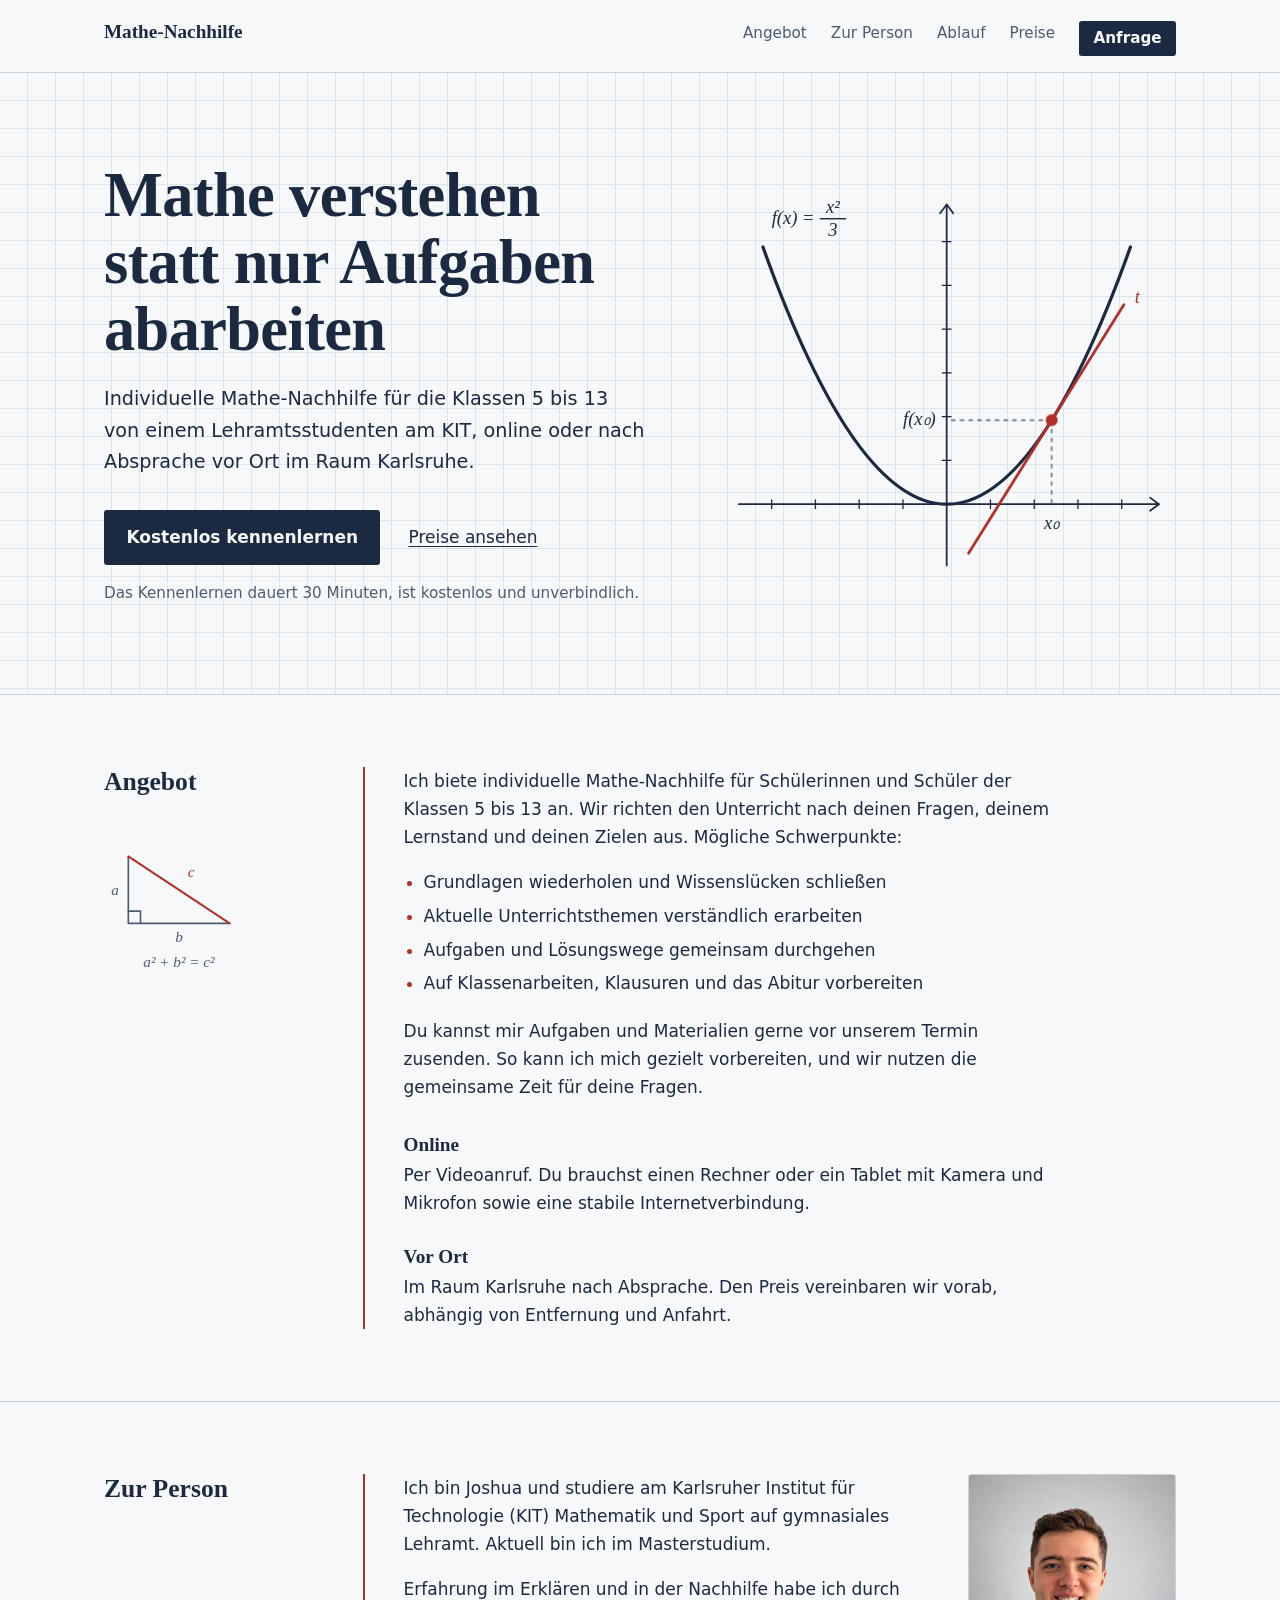
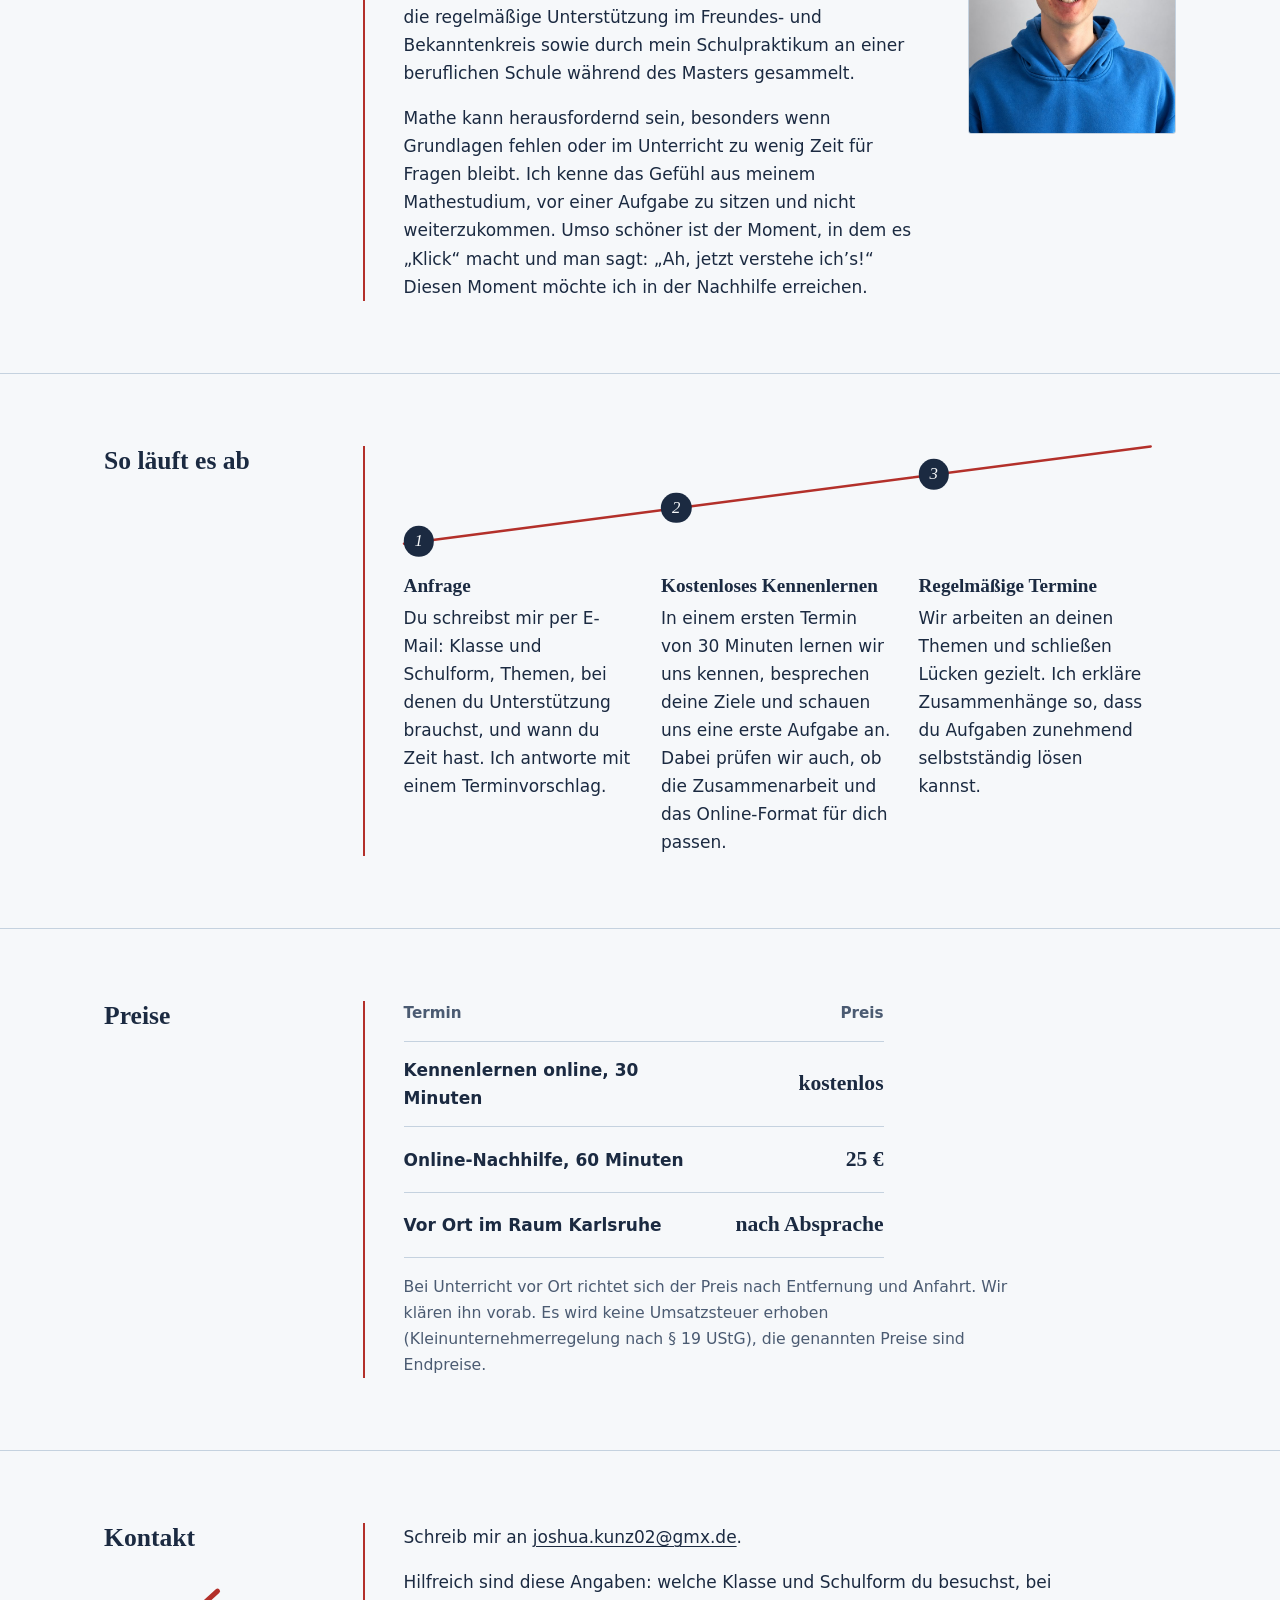
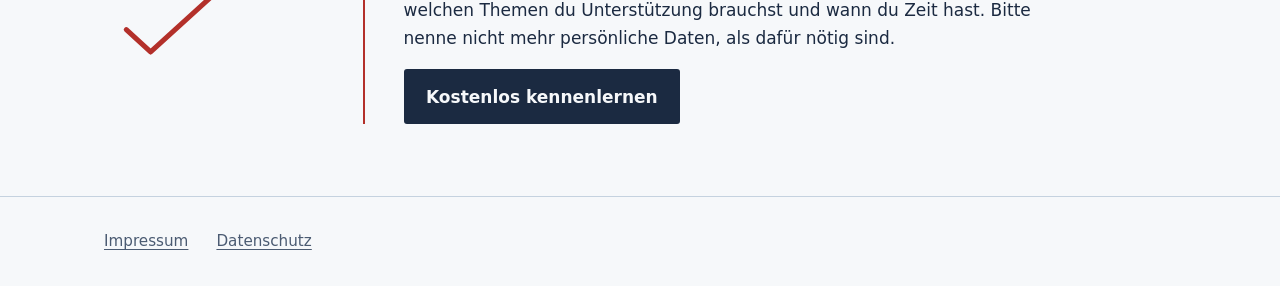
==== commit c0962389: "Preise: Hinweis auf Kleinunternehmerregelung ergänzt Co-Authored-By: Claude Sonnet 5.5 <noreply@anth" ====
--- a/index.html
+++ b/index.html
@@ -170,7 +170,7 @@
               <tr><th scope="row">Vor Ort im Raum Karlsruhe</th><td class="price">nach Absprache</td></tr>
             </tbody>
           </table>
-          <p class="note">Bei Unterricht vor Ort richtet sich der Preis nach Entfernung und Anfahrt. Wir klären ihn vorab.</p>
+          <p class="note">Bei Unterricht vor Ort richtet sich der Preis nach Entfernung und Anfahrt. Wir klären ihn vorab. Es wird keine Umsatzsteuer erhoben (Kleinunternehmerregelung nach § 19 UStG), die genannten Preise sind Endpreise.</p>
         </div>
       </div>
     </section>
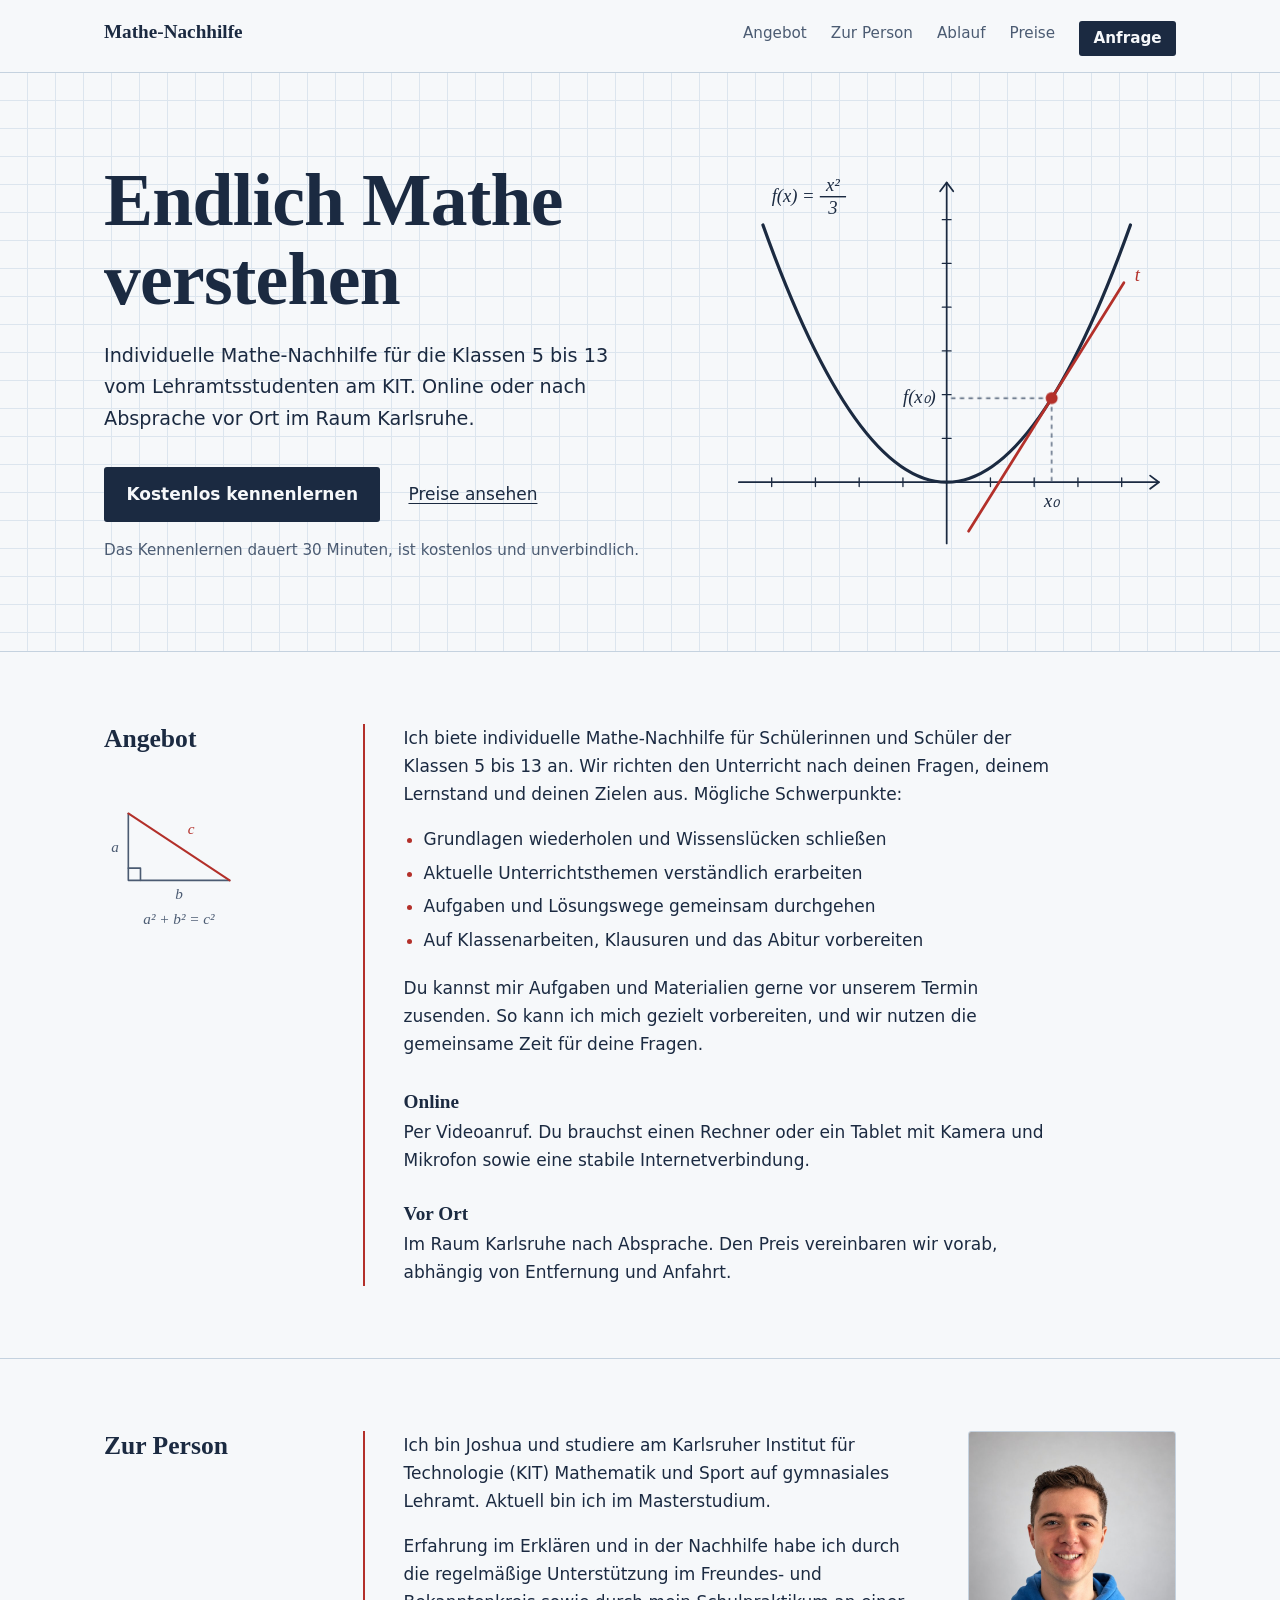
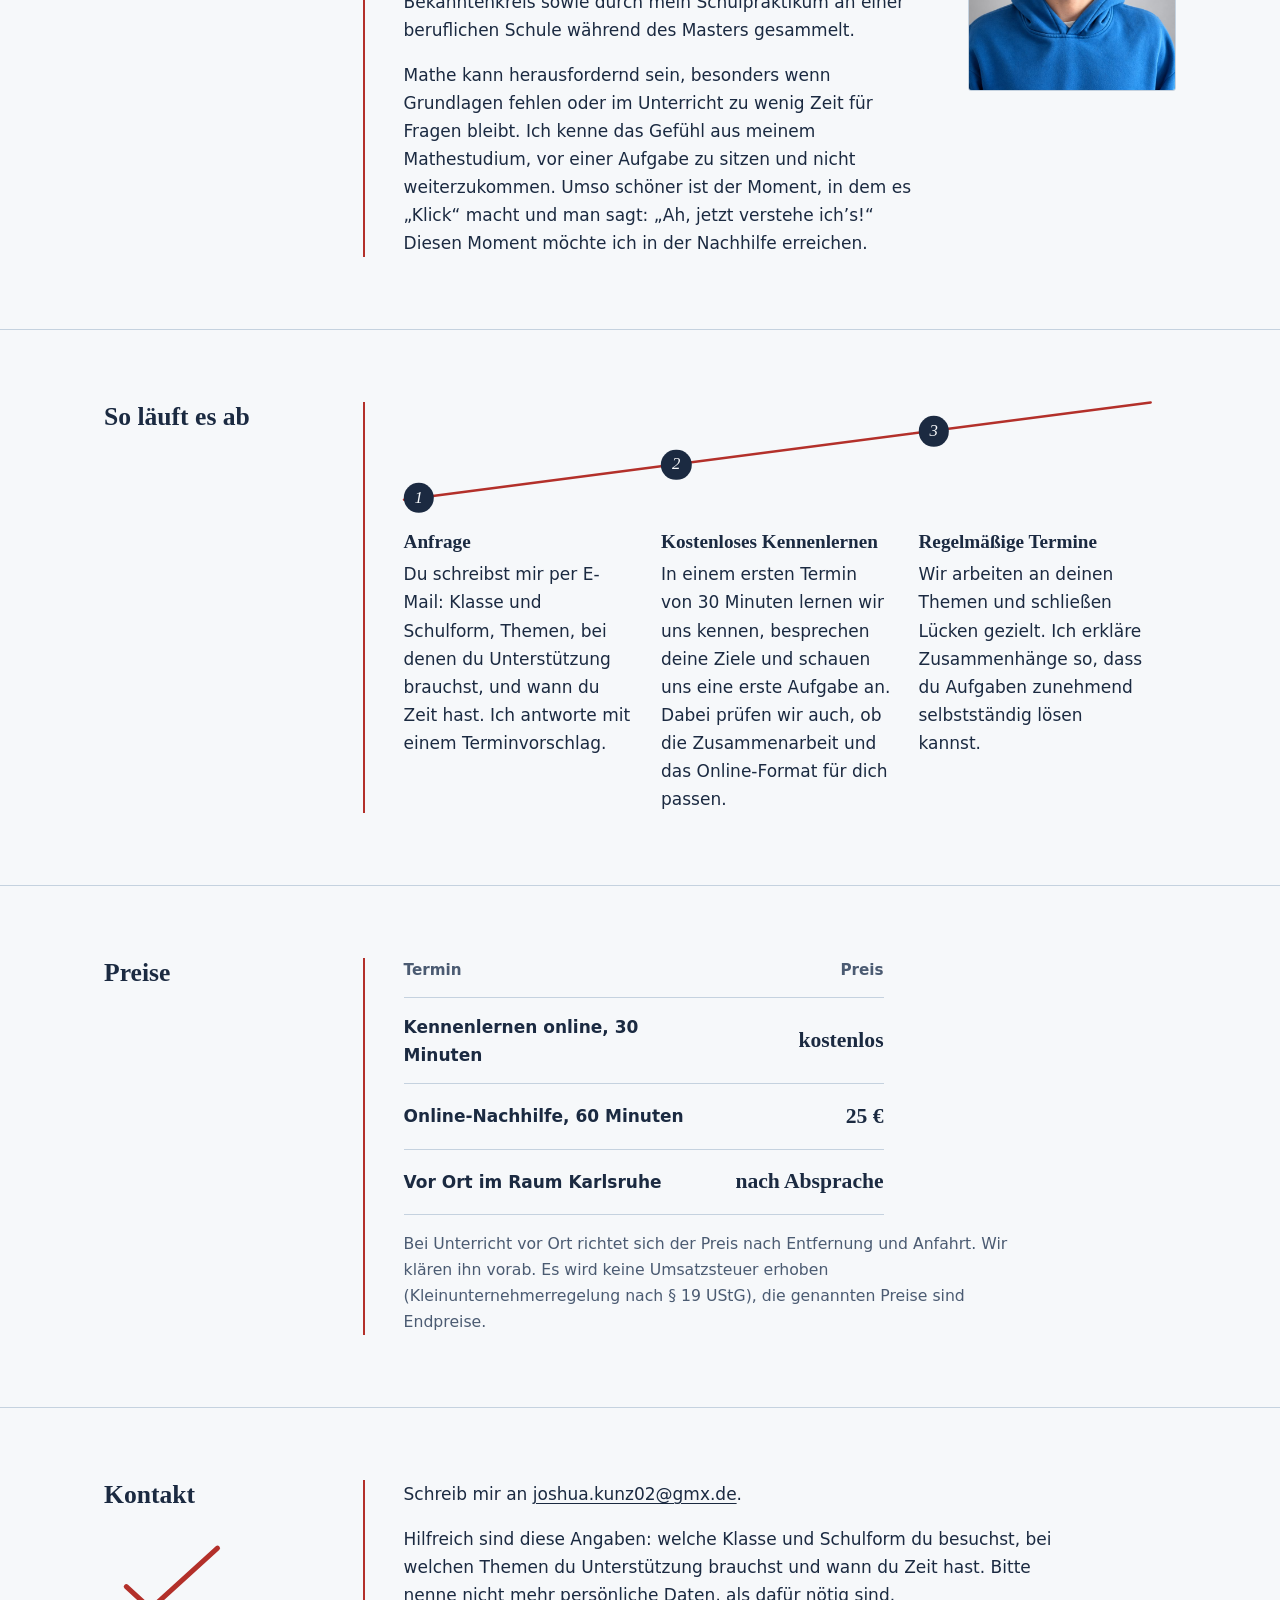
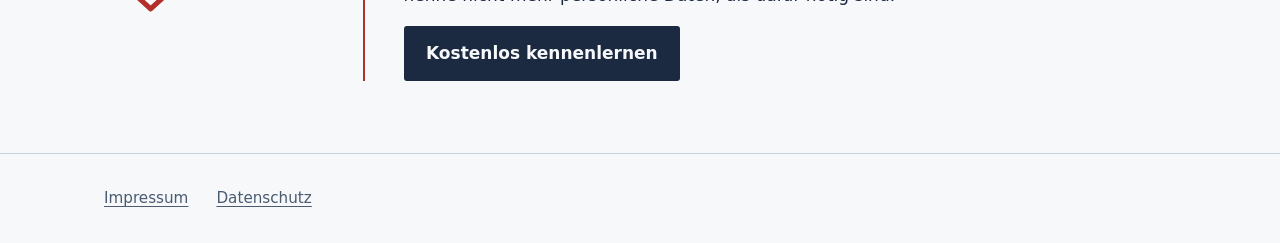
==== commit df9ecc7b: "Überschrift "Endlich Mathe verstehen" mit kürzerem Untertitel Co-Authored-By: Claude Sonnet 5.5 <nor" ====
--- a/index.html
+++ b/index.html
@@ -28,8 +28,8 @@
     <section class="hero" aria-labelledby="titel">
       <div class="wrap">
         <div>
-          <h1 id="titel">Mathe verstehen statt nur Aufgaben abarbeiten</h1>
-          <p class="lead">Individuelle Mathe-Nachhilfe für die Klassen 5 bis 13 von einem Lehramtsstudenten am KIT, online oder nach Absprache vor Ort im Raum Karlsruhe.</p>
+          <h1 id="titel">Endlich Mathe verstehen</h1>
+          <p class="lead">Individuelle Mathe-Nachhilfe für die Klassen 5 bis 13 vom Lehramtsstudenten am KIT. Online oder nach Absprache vor Ort im Raum Karlsruhe.</p>
           <div class="hero-actions">
             <a class="btn" href="mailto:joshua.kunz02@gmx.de?subject=Nachhilfe-Anfrage">Kostenlos kennenlernen</a>
             <a href="#preise">Preise ansehen</a>
--- a/style.css
+++ b/style.css
@@ -81,11 +81,11 @@
 .hero h1 {
   font-family: var(--serif);
   font-weight: 700;
-  font-size: clamp(2.2rem, 5.2vw, 3.9rem);
+  font-size: clamp(2.5rem, 6vw, 4.6rem);
   line-height: 1.08;
   letter-spacing: -.01em;
   margin: 0 0 1.25rem;
-  max-width: 16ch;
+  max-width: 14ch;
 }
 .lead { font-size: 1.2rem; max-width: 34rem; margin: 0 0 2rem; }
 .hero-actions { display: flex; flex-wrap: wrap; align-items: center; gap: 1rem 1.75rem; }
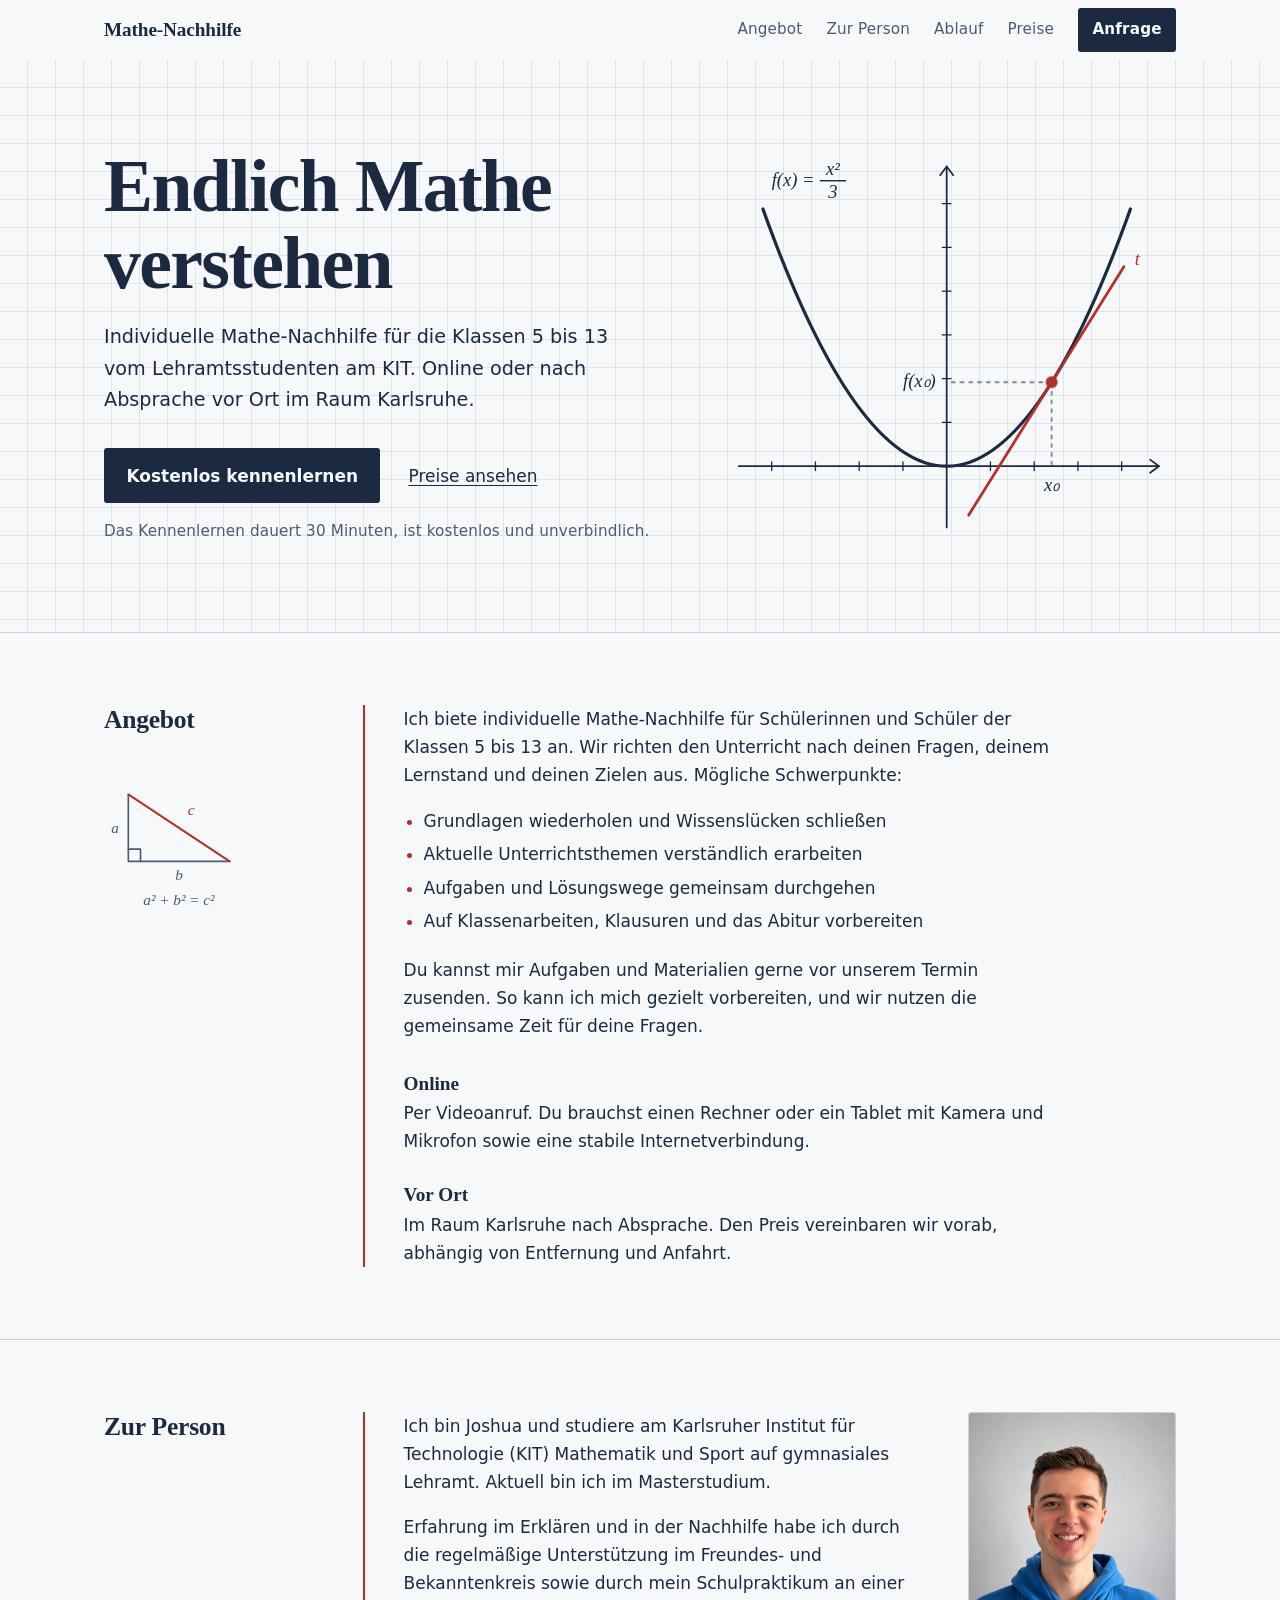
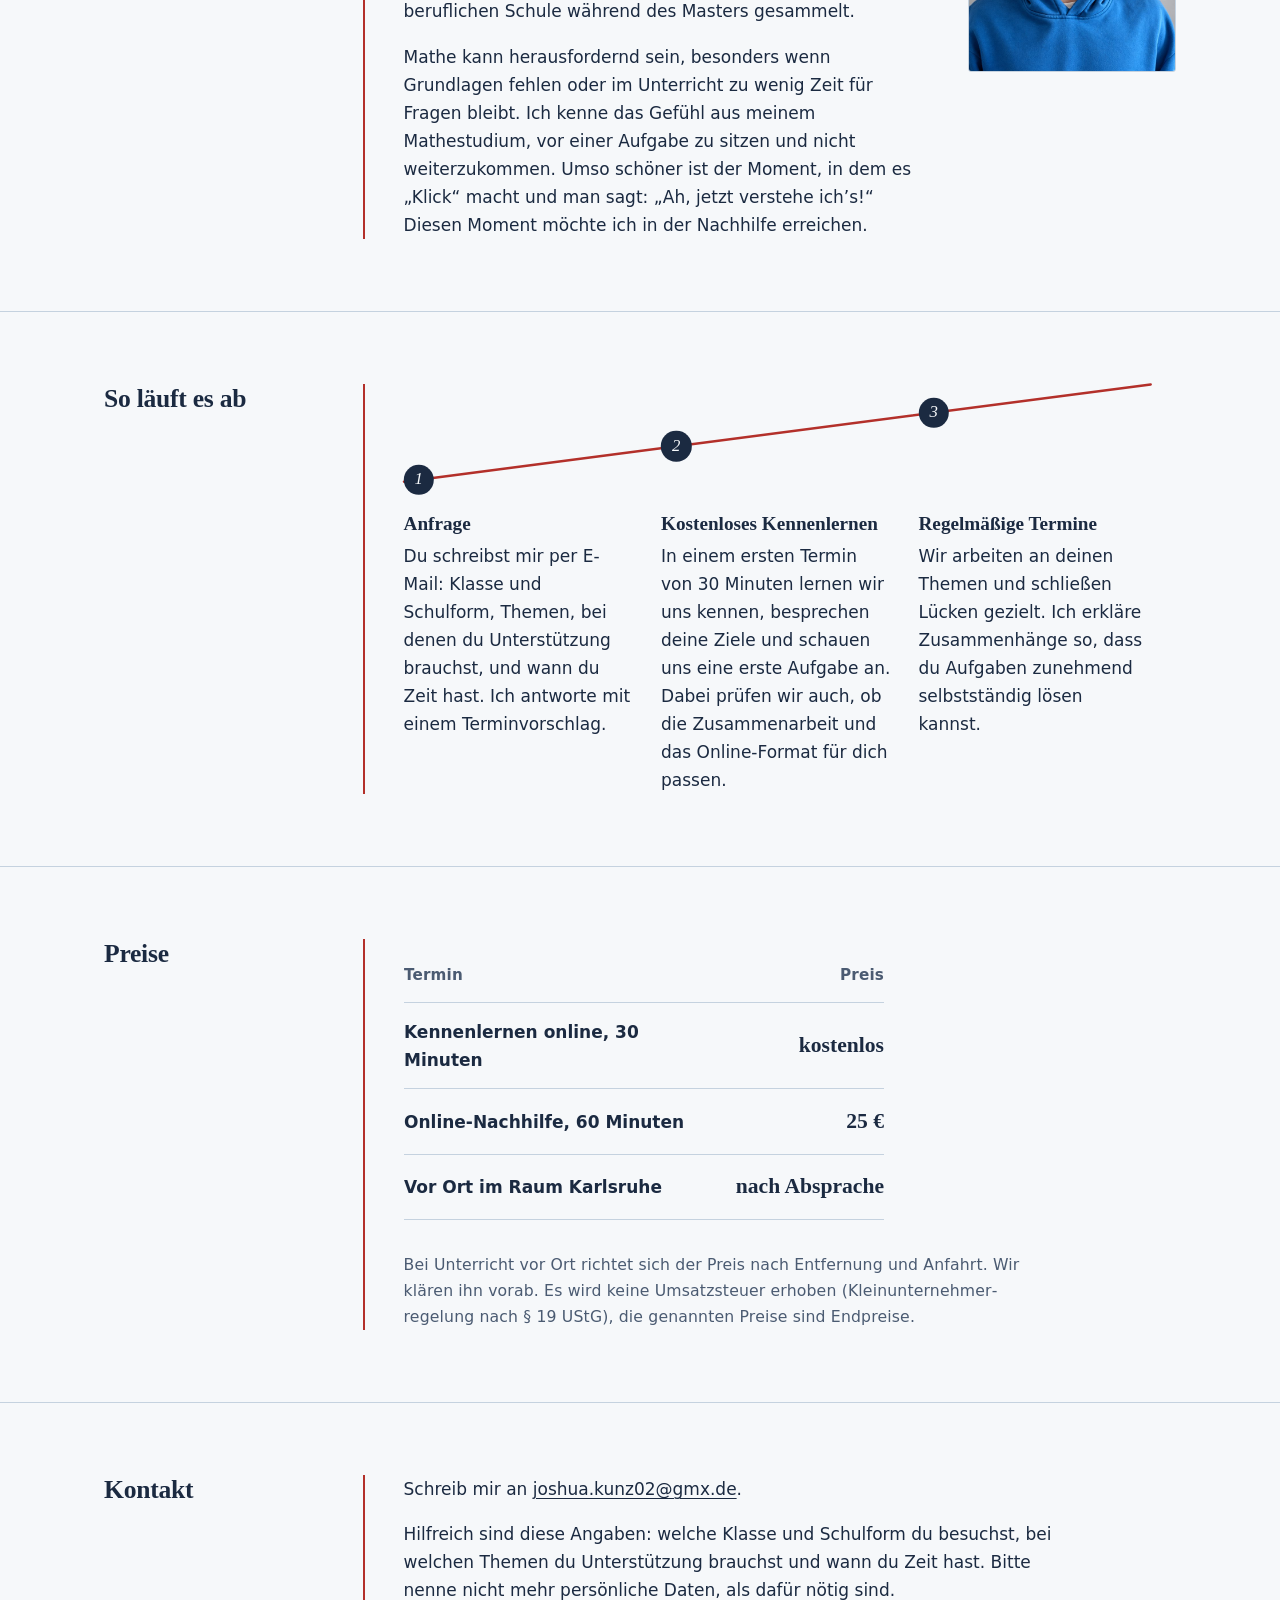
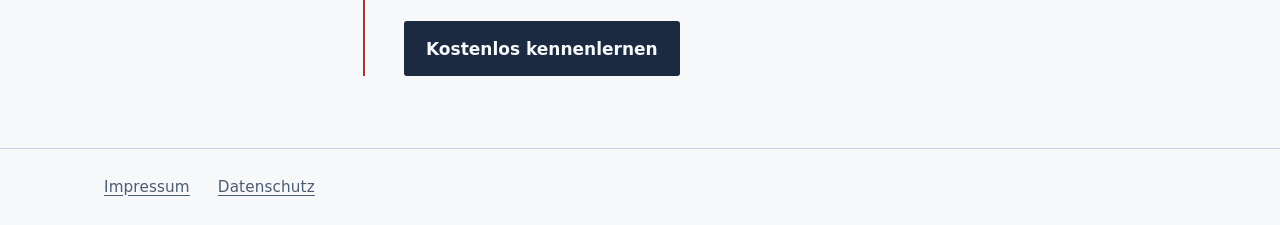
==== commit 87a69965: "Design nach Apple-Prinzipien: Druckfeedback, Trefferflächen, Typografie, Kopfleiste als Material, Du" ====
--- a/index.html
+++ b/index.html
@@ -160,6 +160,7 @@
       <div class="wrap">
         <h2 id="h-preise">Preise</h2>
         <div class="section-body">
+          <div class="price-wrap">
           <table class="prices">
             <thead>
               <tr><th scope="col">Termin</th><th scope="col">Preis</th></tr>
@@ -170,19 +171,15 @@
               <tr><th scope="row">Vor Ort im Raum Karlsruhe</th><td class="price">nach Absprache</td></tr>
             </tbody>
           </table>
-          <p class="note">Bei Unterricht vor Ort richtet sich der Preis nach Entfernung und Anfahrt. Wir klären ihn vorab. Es wird keine Umsatzsteuer erhoben (Kleinunternehmerregelung nach § 19 UStG), die genannten Preise sind Endpreise.</p>
+          </div>
+          <p class="note">Bei Unterricht vor Ort richtet sich der Preis nach Entfernung und Anfahrt. Wir klären ihn vorab. Es wird keine Umsatzsteuer erhoben (Kleinunter&shy;nehmer&shy;regelung nach § 19 UStG), die genannten Preise sind Endpreise.</p>
         </div>
       </div>
     </section>
 
     <section class="section" id="kontakt" aria-labelledby="h-kontakt">
       <div class="wrap">
-        <div class="side">
-          <h2 id="h-kontakt">Kontakt</h2>
-          <svg class="margin-note" viewBox="0 0 150 90" aria-hidden="true" focusable="false">
-            <path d="M22 52L46 74L112 14" fill="none" stroke="var(--red)" stroke-width="5" stroke-linecap="round" stroke-linejoin="round"/>
-          </svg>
-        </div>
+        <h2 id="h-kontakt">Kontakt</h2>
         <div class="section-body">
           <p>Schreib mir an <a href="mailto:joshua.kunz02@gmx.de?subject=Nachhilfe-Anfrage">joshua.kunz02@gmx.de</a>.</p>
           <p>Hilfreich sind diese Angaben: welche Klasse und Schulform du besuchst, bei welchen Themen du Unterstützung brauchst und wann du Zeit hast. Bitte nenne nicht mehr persönliche Daten, als dafür nötig sind.</p>
--- a/style.css
+++ b/style.css
@@ -7,9 +7,27 @@
   --ink: #1b2a41;
   --ink-soft: #4b5b72;
   --red: #b3302a;
+  --on-red: #ffffff;
+  --head-bg: rgba(246, 248, 250, .88);
+  --head-h: 3.75rem;
   --serif: "Palatino Linotype", Palatino, "Book Antiqua", "URW Palladio L", P052, Georgia, serif;
   --sans: system-ui, -apple-system, "Segoe UI", Roboto, "Helvetica Neue", Arial, sans-serif;
-  color-scheme: light;
+  color-scheme: light dark;
+}
+
+/* Dunkelmodus: gleiche Rollen, andere Werte. Kontraste gerechnet: Text 8,5:1, Rot 5,7:1. */
+@media (prefers-color-scheme: dark) {
+  :root {
+    --paper: #121a26;
+    --grid: #1b2636;
+    --rule: #2e3c50;
+    --ink: #e9eff7;
+    --ink-soft: #a9b6c9;
+    --red: #ee6b60;
+    --on-red: #121a26;
+    --head-bg: rgba(18, 26, 38, .86);
+  }
+  .portrait { filter: brightness(.93); }
 }
 
 *, *::before, *::after { box-sizing: border-box; }
@@ -23,15 +41,18 @@
   font-family: var(--sans);
   font-size: 1.0625rem;
   line-height: 1.65;
-}
-
-a { color: var(--ink); text-decoration-thickness: 1px; text-underline-offset: 3px; }
-a:hover { color: var(--red); }
+  font-optical-sizing: auto;
+  overflow-wrap: break-word;
+}
+
+/* Rückmeldung sofort beim Drücken, nicht erst beim Loslassen */
+a { color: var(--ink); text-decoration-thickness: 1px; text-underline-offset: 3px; touch-action: manipulation; -webkit-tap-highlight-color: transparent; }
+a:hover, a:active { color: var(--red); }
 :focus-visible { outline: 3px solid var(--red); outline-offset: 3px; border-radius: 2px; }
 
 .skip {
   position: absolute; left: 1rem; top: -4rem;
-  background: var(--ink); color: var(--paper); padding: .6rem 1rem; z-index: 10;
+  background: var(--ink); color: var(--paper); padding: .6rem 1rem; z-index: 30;
 }
 .skip:focus { top: 1rem; }
 
@@ -41,25 +62,49 @@
   padding-inline: clamp(1.25rem, 4vw, 2.5rem);
 }
 
-/* Kopfzeile */
-.site-head { border-bottom: 1px solid var(--rule); }
+/* Kopfzeile: lichtdurchlässige Ebene, Inhalt läuft darunter durch */
+.site-head {
+  position: relative; z-index: 20;
+  background: var(--head-bg);
+  -webkit-backdrop-filter: blur(18px) saturate(160%);
+  backdrop-filter: blur(18px) saturate(160%);
+}
+.site-head::after {
+  content: ""; position: absolute; left: 0; right: 0; bottom: 0; height: 1px;
+  background: var(--rule);
+}
+/* Die Kante erscheint erst, wenn Inhalt unter die Leiste läuft */
+@supports (animation-timeline: scroll()) {
+  .site-head::after {
+    opacity: 0;
+    animation: edge linear both;
+    animation-timeline: scroll(root block);
+    animation-range: 0 3rem;
+  }
+  @keyframes edge { to { opacity: 1; } }
+}
 .site-head .wrap {
-  display: flex; flex-wrap: wrap; align-items: baseline;
-  justify-content: space-between; gap: .5rem 2rem;
-  padding-block: 1rem;
+  display: flex; flex-wrap: wrap; align-items: center;
+  justify-content: space-between; gap: .25rem 2rem;
+  padding-block: .5rem;
 }
 .brand {
   font-family: var(--serif); font-weight: 700; font-size: 1.2rem;
+  letter-spacing: -.005em;
   text-decoration: none; color: var(--ink);
 }
-.site-nav { display: flex; flex-wrap: wrap; gap: .25rem 1.5rem; font-size: .95rem; }
-.site-nav a { text-decoration: none; color: var(--ink-soft); }
-.site-nav a:hover { color: var(--red); text-decoration: underline; }
+.site-nav { display: flex; flex-wrap: wrap; align-items: center; gap: 0 1.5rem; font-size: .95rem; letter-spacing: .01em; }
+/* Trefferfläche mindestens 44 Punkte hoch, sichtbare Größe unverändert */
+.site-nav a, .site-foot a { display: inline-flex; align-items: center; min-height: 2.75rem; text-decoration: none; }
+.site-nav a { color: var(--ink-soft); }
+.site-nav a:hover, .site-nav a:active { color: var(--red); text-decoration: underline; }
 .site-nav a.nav-cta {
   background: var(--ink); color: var(--paper);
-  padding: .3rem .9rem; border-radius: 3px; font-weight: 600;
-}
-.site-nav a.nav-cta:hover { background: var(--red); color: #fff; text-decoration: none; }
+  padding-inline: .9rem; border-radius: 3px; font-weight: 600;
+  transition: transform 90ms ease-out;
+}
+.site-nav a.nav-cta:hover, .site-nav a.nav-cta:active { background: var(--red); color: var(--on-red); text-decoration: none; }
+.site-nav a.nav-cta:active { transform: scale(.97); }
 
 /* Einstieg: Karopapier mit Parabel */
 .hero {
@@ -78,27 +123,33 @@
   align-items: center;
   padding-block: clamp(2.5rem, 7vw, 5.5rem);
 }
+/* Große Schrift: engere Laufweite und knappe Zeilenhöhe */
 .hero h1 {
   font-family: var(--serif);
   font-weight: 700;
   font-size: clamp(2.5rem, 6vw, 4.6rem);
-  line-height: 1.08;
-  letter-spacing: -.01em;
+  line-height: 1.04;
+  letter-spacing: -.022em;
+  text-wrap: balance;
   margin: 0 0 1.25rem;
   max-width: 14ch;
 }
-.lead { font-size: 1.2rem; max-width: 34rem; margin: 0 0 2rem; }
-.hero-actions { display: flex; flex-wrap: wrap; align-items: center; gap: 1rem 1.75rem; }
-.hero-note { margin: 1rem 0 0; color: var(--ink-soft); font-size: .95rem; }
+.lead { font-size: 1.2rem; max-width: 34rem; margin: 0 0 2rem; text-wrap: pretty; }
+.hero-actions { display: flex; flex-wrap: wrap; align-items: center; gap: .25rem 1.75rem; }
+.hero-actions > a:not(.btn) { display: inline-flex; align-items: center; min-height: 2.75rem; }
+.hero-note { margin: 1rem 0 0; color: var(--ink-soft); font-size: .95rem; letter-spacing: .01em; }
 
 .btn {
   display: inline-block;
   background: var(--ink); color: var(--paper);
-  padding: .85rem 1.4rem;
+  padding: .85rem min(1.4rem, 6vw);
+  max-width: 100%;
   border-radius: 3px;
   font-weight: 600; text-decoration: none;
-}
-.btn:hover { background: var(--red); color: #fff; }
+  transition: transform 90ms ease-out;
+}
+.btn:hover, .btn:active { background: var(--red); color: var(--on-red); }
+.btn:active { transform: scale(.97); }
 
 .fig { width: 100%; height: auto; display: block; overflow: visible; }
 .fig text { font-family: var(--serif); font-style: italic; font-size: 17px; fill: var(--ink); }
@@ -119,6 +170,8 @@
   .fig .curve, .fig .tangent, .fig .late {
     animation: none; stroke-dashoffset: 0; opacity: 1;
   }
+  .btn, .site-nav a.nav-cta { transition: none; }
+  .btn:active, .site-nav a.nav-cta:active { transform: none; }
 }
 
 /* Abschnitte im Heft-Layout: Titel links, Inhalt rechts neben dem roten Rand */
@@ -132,9 +185,11 @@
 .section h2 {
   font-family: var(--serif);
   font-size: 1.6rem; line-height: 1.2;
+  letter-spacing: -.01em;
+  text-wrap: balance;
   margin: 0;
   align-self: start;
-  position: sticky; top: 1.5rem;
+  position: sticky; top: calc(var(--head-h) + 1.25rem);
 }
 .section-body {
   border-left: 2px solid var(--red);
@@ -145,8 +200,8 @@
 .section-body > :last-child { margin-bottom: 0; }
 .section-body p { max-width: 62ch; }
 
-/* Randnotizen: kleine Skizzen unter dem Titel, wie Notizen am Heftrand */
-.section .side { align-self: start; position: sticky; top: 1.5rem; }
+/* Randnotiz: kleine Skizze unter dem Titel, wie am Heftrand */
+.section .side { align-self: start; position: sticky; top: calc(var(--head-h) + 1.25rem); }
 .section .side h2 { position: static; }
 .margin-note { display: block; width: 9.5rem; height: auto; margin-top: 1.5rem; overflow: visible; }
 .margin-note text { font-family: var(--serif); font-style: italic; font-size: 15px; fill: var(--ink-soft); }
@@ -186,21 +241,34 @@
 
 table.prices { border-collapse: collapse; width: 100%; max-width: 30rem; margin: 1.5rem 0 1rem; }
 table.prices th, table.prices td { text-align: left; padding: .9rem 0; border-bottom: 1px solid var(--rule); }
-table.prices thead th { font-weight: 600; color: var(--ink-soft); font-size: .95rem; padding-top: 0; }
+table.prices thead th { font-weight: 600; color: var(--ink-soft); font-size: .95rem; letter-spacing: .01em; padding-top: 0; }
 table.prices td:last-child, table.prices th:last-child { text-align: right; }
-table.prices .price { font-family: var(--serif); font-size: 1.35rem; font-weight: 700; white-space: nowrap; padding-left: 1rem; }
-.note { color: var(--ink-soft); font-size: .98rem; }
+table.prices .price { font-family: var(--serif); font-size: 1.35rem; font-weight: 700; padding-left: 1rem; }
+/* Nur umbruchfrei, solange Platz ist: bei großer Systemschrift darf der Preis umbrechen */
+@media (min-width: 22rem) { table.prices .price { white-space: nowrap; } }
+/* Große Systemschrift: Zeilen stapeln, wenn der Platz im Verhältnis zur Schrift zu knapp wird */
+.price-wrap { container-type: inline-size; }
+@container (max-width: 15rem) {
+  table.prices, table.prices tbody, table.prices tr, table.prices th, table.prices td { display: block; }
+  table.prices thead { position: absolute; width: 1px; height: 1px; overflow: hidden; clip: rect(0 0 0 0); }
+  table.prices tr { padding: .9rem 0; border-bottom: 1px solid var(--rule); }
+  table.prices th, table.prices td { padding: 0; border: 0; text-align: left; }
+  table.prices td:last-child, table.prices th:last-child { text-align: left; }
+  table.prices .price { padding-left: 0; white-space: normal; }
+}
+.note { color: var(--ink-soft); font-size: .98rem; letter-spacing: .01em; }
 
 /* Fuß */
-.site-foot { padding-block: 2rem; font-size: .95rem; color: var(--ink-soft); }
-.site-foot .wrap { display: flex; flex-wrap: wrap; gap: .5rem 1.75rem; }
-.site-foot a { color: var(--ink-soft); }
-.site-foot a:hover { color: var(--red); }
+.site-foot { padding-block: 1rem; font-size: .95rem; letter-spacing: .01em; color: var(--ink-soft); }
+.site-foot .wrap { display: flex; flex-wrap: wrap; gap: 0 1.75rem; }
+.site-foot a { color: var(--ink-soft); text-decoration: underline; }
+.site-foot a:hover, .site-foot a:active { color: var(--red); }
 
 /* Rechtstexte */
+.legal { overflow-wrap: break-word; }
 .legal .wrap { max-width: 46rem; padding-block: clamp(2rem, 6vw, 4rem); }
-.legal h1 { font-family: var(--serif); font-size: clamp(2rem, 4vw, 2.6rem); line-height: 1.15; margin: 0 0 1.5rem; }
-.legal h2 { font-family: var(--serif); font-size: 1.35rem; margin: 2.25rem 0 .5rem; }
+.legal h1 { font-family: var(--serif); font-size: clamp(2rem, 4vw, 2.6rem); line-height: 1.12; letter-spacing: -.015em; margin: 0 0 1.5rem; }
+.legal h2 { font-family: var(--serif); font-size: 1.35rem; letter-spacing: -.005em; margin: 2.25rem 0 .5rem; }
 .legal p, .legal ul, .legal address { max-width: 65ch; margin: 0 0 1rem; }
 .legal address { font-style: normal; }
 .legal ul { padding-left: 1.25rem; }
@@ -212,14 +280,18 @@
   .section .wrap { grid-template-columns: minmax(0, 1fr); row-gap: 1.25rem; }
   .section h2, .section .side { position: static; }
   .margin-note { display: none; }
-  .site-nav { gap: .25rem .8rem; font-size: .88rem; }
-  .site-nav a.nav-cta { padding: .25rem .7rem; }
+  .site-nav { gap: 0 .55rem; font-size: .86rem; letter-spacing: 0; }
+  .site-nav a.nav-cta { padding-inline: .65rem; }
   .section-body { padding-left: 1.1rem; }
   .section-body.person { grid-template-columns: minmax(0, 1fr); }
   .portrait { grid-column: 1; grid-row: 1; max-width: 11rem; }
 }
 
 @media (min-width: 52.01rem) {
+  /* Am Desktop bleibt die Leiste stehen: Kontakt ist von jeder Stelle aus ein Klick entfernt */
+  .site-head { position: sticky; top: 0; }
+  [id].section { scroll-margin-top: var(--head-h); }
+
   #ablauf .section-body { max-width: 56rem; }
   .rise { display: block; position: relative; height: 6.5rem; margin: .5rem 0 1.25rem; }
   .rise svg { position: absolute; inset: 0; width: 100%; height: 100%; overflow: visible; }
@@ -234,3 +306,15 @@
   ol.steps li { display: block; margin-bottom: 0; padding-right: 1.75rem; }
   ol.steps li::before { display: none; }
 }
+
+/* Weniger Transparenz: Leiste wird deckend */
+@media (prefers-reduced-transparency: reduce) {
+  .site-head { background: var(--paper); -webkit-backdrop-filter: none; backdrop-filter: none; }
+}
+
+/* Mehr Kontrast: deckende Leiste, kräftige Linien, Nebentext in Haupttextfarbe */
+@media (prefers-contrast: more) {
+  :root { --ink-soft: var(--ink); --rule: color-mix(in srgb, var(--ink) 60%, var(--paper)); }
+  .site-head { background: var(--paper); -webkit-backdrop-filter: none; backdrop-filter: none; }
+  .site-head::after { opacity: 1; animation: none; }
+}
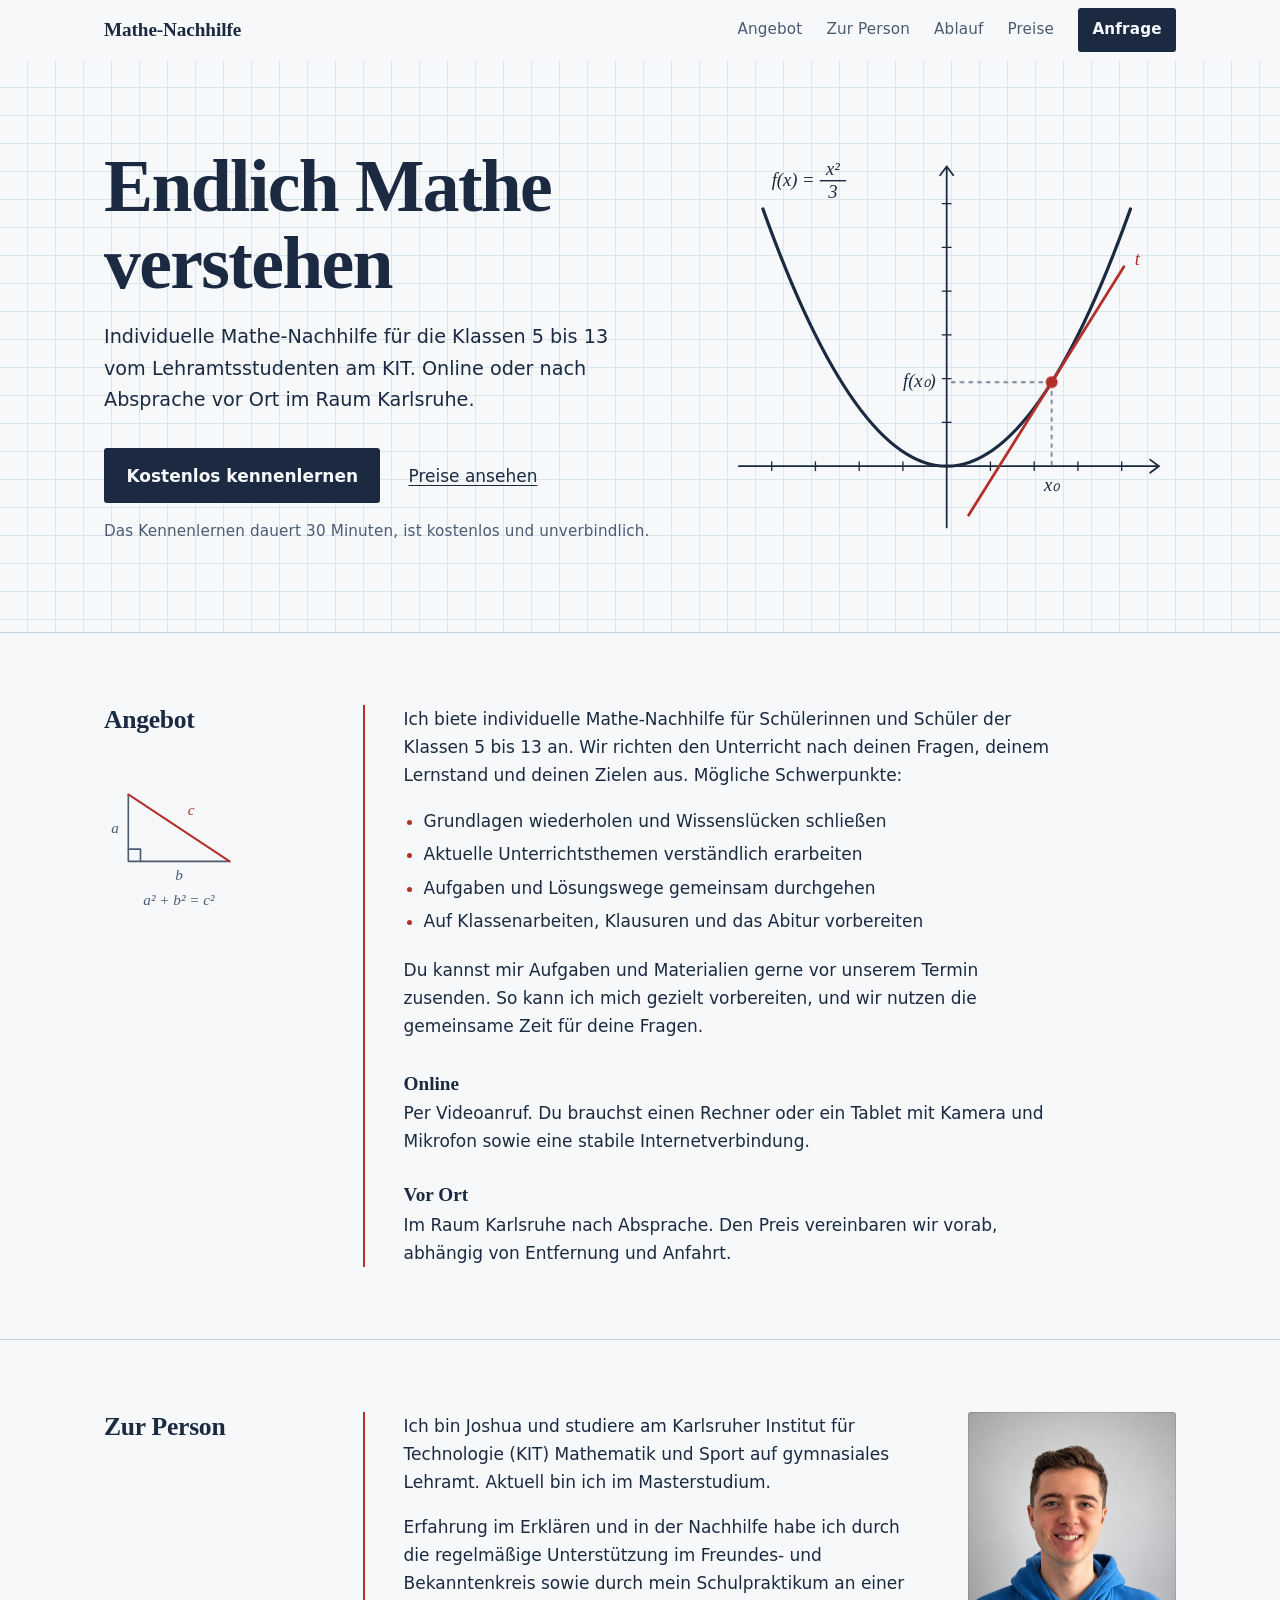
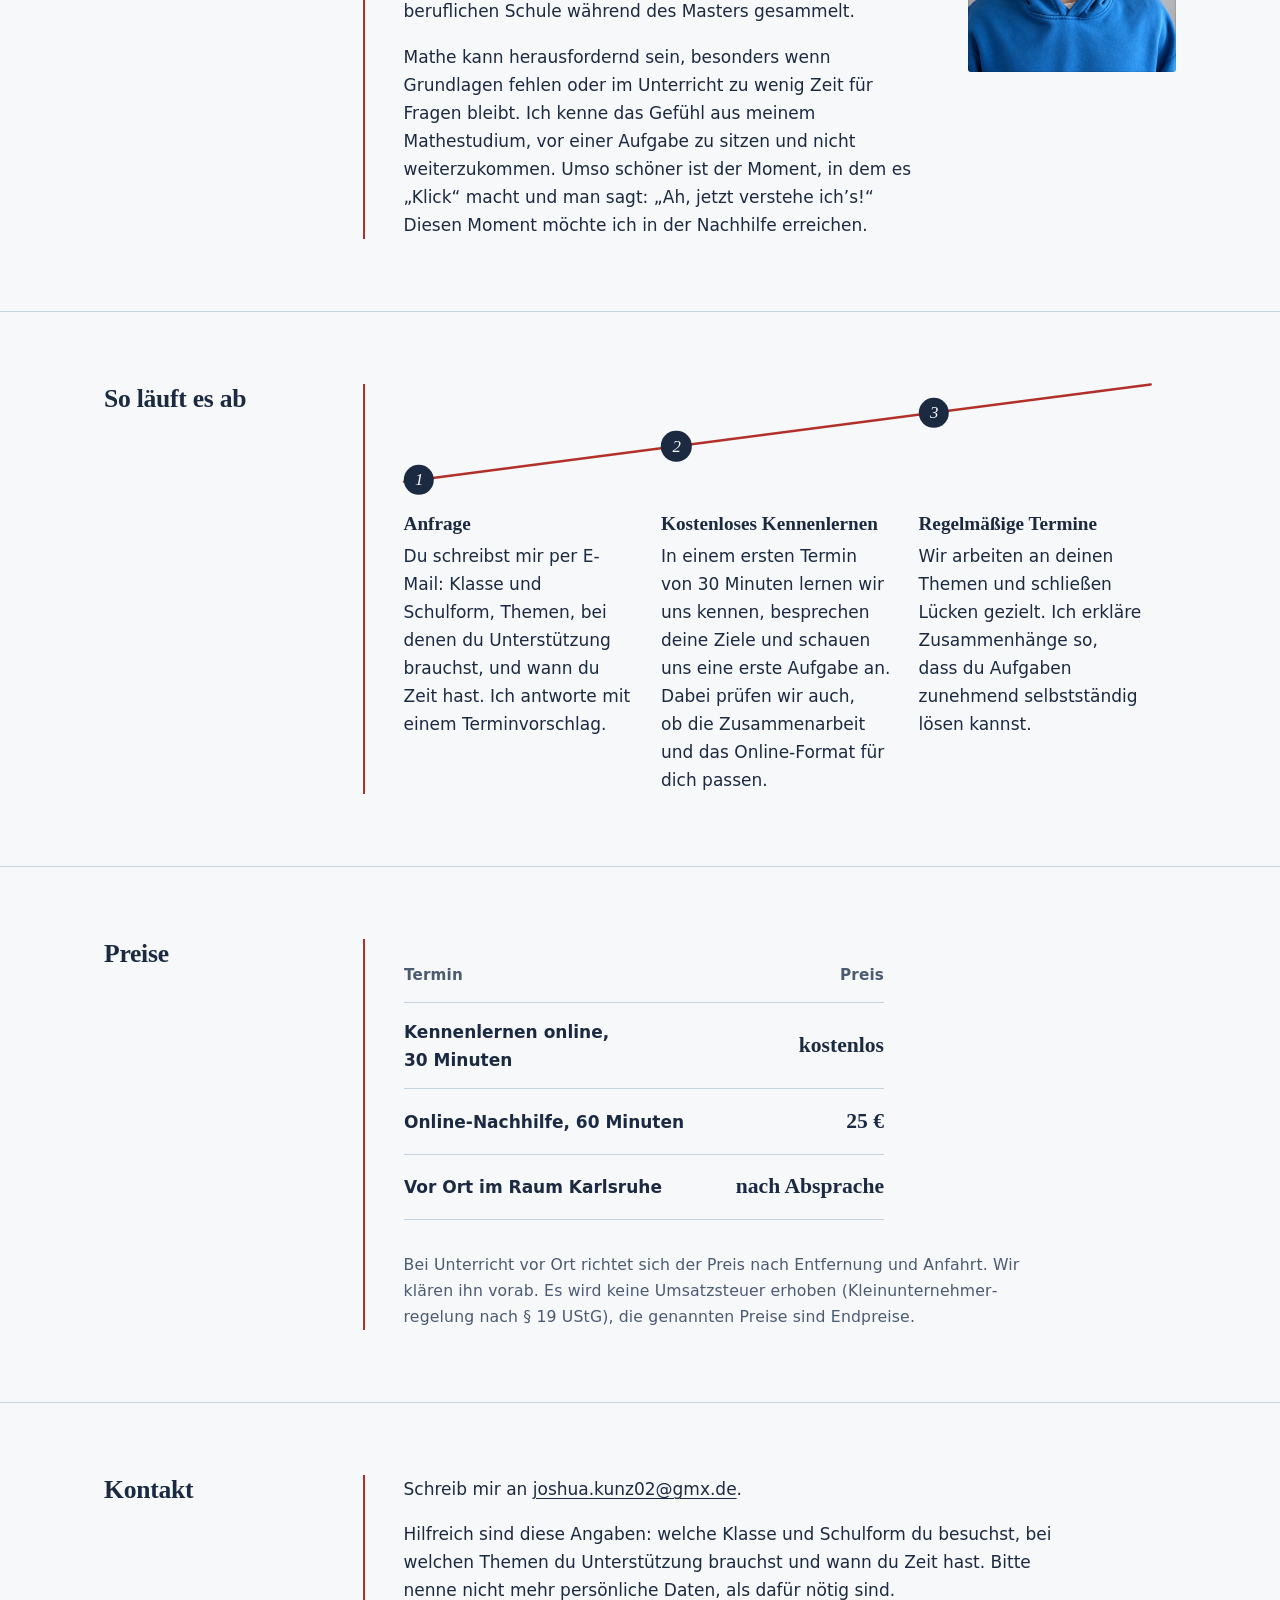
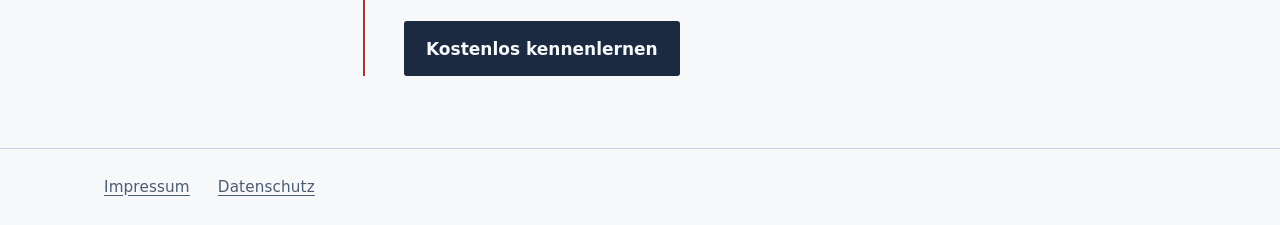
==== commit 40d40ce3: "Details: Druckfeedback 0.96, Übergänge, Hover nur mit Hover-Gerät, Bildkontur, Typografie, Trefferfl" ====
--- a/index.html
+++ b/index.html
@@ -34,7 +34,7 @@
             <a class="btn" href="mailto:joshua.kunz02@gmx.de?subject=Nachhilfe-Anfrage">Kostenlos kennenlernen</a>
             <a href="#preise">Preise ansehen</a>
           </div>
-          <p class="hero-note">Das Kennenlernen dauert 30 Minuten, ist kostenlos und unverbindlich.</p>
+          <p class="hero-note">Das Kennenlernen dauert 30&nbsp;Minuten, ist kostenlos und unverbindlich.</p>
         </div>
 
         <div class="fig-wrap">
@@ -142,7 +142,7 @@
             <li>
               <div>
                 <strong>Kostenloses Kennenlernen</strong>
-                <p>In einem ersten Termin von 30 Minuten lernen wir uns kennen, besprechen deine Ziele und schauen uns eine erste Aufgabe an. Dabei prüfen wir auch, ob die Zusammenarbeit und das Online-Format für dich passen.</p>
+                <p>In einem ersten Termin von 30&nbsp;Minuten lernen wir uns kennen, besprechen deine Ziele und schauen uns eine erste Aufgabe an. Dabei prüfen wir auch, ob die Zusammenarbeit und das Online-Format für dich passen.</p>
               </div>
             </li>
             <li>
@@ -166,13 +166,13 @@
               <tr><th scope="col">Termin</th><th scope="col">Preis</th></tr>
             </thead>
             <tbody>
-              <tr><th scope="row">Kennenlernen online, 30 Minuten</th><td class="price">kostenlos</td></tr>
-              <tr><th scope="row">Online-Nachhilfe, 60 Minuten</th><td class="price">25 €</td></tr>
+              <tr><th scope="row">Kennenlernen online, 30&nbsp;Minuten</th><td class="price">kostenlos</td></tr>
+              <tr><th scope="row">Online-Nachhilfe, 60&nbsp;Minuten</th><td class="price">25&nbsp;€</td></tr>
               <tr><th scope="row">Vor Ort im Raum Karlsruhe</th><td class="price">nach Absprache</td></tr>
             </tbody>
           </table>
           </div>
-          <p class="note">Bei Unterricht vor Ort richtet sich der Preis nach Entfernung und Anfahrt. Wir klären ihn vorab. Es wird keine Umsatzsteuer erhoben (Kleinunter&shy;nehmer&shy;regelung nach § 19 UStG), die genannten Preise sind Endpreise.</p>
+          <p class="note">Bei Unterricht vor Ort richtet sich der Preis nach Entfernung und Anfahrt. Wir klären ihn vorab. Es wird keine Umsatzsteuer erhoben (Kleinunter&shy;nehmer&shy;regelung nach §&nbsp;19 UStG), die genannten Preise sind Endpreise.</p>
         </div>
       </div>
     </section>
--- a/style.css
+++ b/style.css
@@ -10,6 +10,7 @@
   --on-red: #ffffff;
   --head-bg: rgba(246, 248, 250, .88);
   --head-h: 3.75rem;
+  --img-outline: oklch(0 0 0 / .1);
   --serif: "Palatino Linotype", Palatino, "Book Antiqua", "URW Palladio L", P052, Georgia, serif;
   --sans: system-ui, -apple-system, "Segoe UI", Roboto, "Helvetica Neue", Arial, sans-serif;
   color-scheme: light dark;
@@ -26,6 +27,7 @@
     --red: #ee6b60;
     --on-red: #121a26;
     --head-bg: rgba(18, 26, 38, .86);
+    --img-outline: oklch(1 0 0 / .1);
   }
   .portrait { filter: brightness(.93); }
 }
@@ -43,12 +45,23 @@
   line-height: 1.65;
   font-optical-sizing: auto;
   overflow-wrap: break-word;
-}
+  -webkit-font-smoothing: antialiased;
+  -moz-osx-font-smoothing: grayscale;
+}
+
+/* Keine einzelnen Wörter in der letzten Zeile */
+p, li, dd { text-wrap: pretty; }
 
 /* Rückmeldung sofort beim Drücken, nicht erst beim Loslassen */
-a { color: var(--ink); text-decoration-thickness: 1px; text-underline-offset: 3px; touch-action: manipulation; -webkit-tap-highlight-color: transparent; }
-a:hover, a:active { color: var(--red); }
-:focus-visible { outline: 3px solid var(--red); outline-offset: 3px; border-radius: 2px; }
+a {
+  color: var(--ink); text-decoration-thickness: 1px; text-underline-offset: 3px;
+  touch-action: manipulation; -webkit-tap-highlight-color: transparent;
+  border-radius: 2px;
+  transition: color 120ms ease-out;
+}
+a:active { color: var(--red); }
+/* Der Fokusring übernimmt den Radius des Elements (plus Abstand), Buttons behalten ihre 3 px */
+:focus-visible { outline: 3px solid var(--red); outline-offset: 3px; }
 
 .skip {
   position: absolute; left: 1rem; top: -4rem;
@@ -96,15 +109,14 @@
 .site-nav { display: flex; flex-wrap: wrap; align-items: center; gap: 0 1.5rem; font-size: .95rem; letter-spacing: .01em; }
 /* Trefferfläche mindestens 44 Punkte hoch, sichtbare Größe unverändert */
 .site-nav a, .site-foot a { display: inline-flex; align-items: center; min-height: 2.75rem; text-decoration: none; }
-.site-nav a { color: var(--ink-soft); }
-.site-nav a:hover, .site-nav a:active { color: var(--red); text-decoration: underline; }
+.site-nav a { color: var(--ink-soft); min-width: 2.75rem; justify-content: center; }
+.site-nav a:active { color: var(--red); text-decoration: underline; }
 .site-nav a.nav-cta {
   background: var(--ink); color: var(--paper);
   padding-inline: .9rem; border-radius: 3px; font-weight: 600;
-  transition: transform 90ms ease-out;
-}
-.site-nav a.nav-cta:hover, .site-nav a.nav-cta:active { background: var(--red); color: var(--on-red); text-decoration: none; }
-.site-nav a.nav-cta:active { transform: scale(.97); }
+  transition: transform 100ms ease-out, background-color 120ms ease-out, color 120ms ease-out;
+}
+.site-nav a.nav-cta:active { background: var(--red); color: var(--on-red); text-decoration: none; transform: scale(.96); }
 
 /* Einstieg: Karopapier mit Parabel */
 .hero {
@@ -146,10 +158,9 @@
   max-width: 100%;
   border-radius: 3px;
   font-weight: 600; text-decoration: none;
-  transition: transform 90ms ease-out;
-}
-.btn:hover, .btn:active { background: var(--red); color: var(--on-red); }
-.btn:active { transform: scale(.97); }
+  transition: transform 100ms ease-out, background-color 120ms ease-out, color 120ms ease-out;
+}
+.btn:active { background: var(--red); color: var(--on-red); transform: scale(.96); }
 
 .fig { width: 100%; height: auto; display: block; overflow: visible; }
 .fig text { font-family: var(--serif); font-style: italic; font-size: 17px; fill: var(--ink); }
@@ -158,10 +169,10 @@
 /* Einmalige Bewegung beim Laden: Kurve, Tangente, Berührpunkt */
 .fig .curve, .fig .tangent {
   stroke-dasharray: 1; stroke-dashoffset: 1;
-  animation: draw 1.4s cubic-bezier(.4, 0, .2, 1) .2s forwards;
+  animation: draw 1.4s cubic-bezier(.2, 0, 0, 1) .2s forwards;
 }
 .fig .tangent { animation-delay: 1.5s; animation-duration: .8s; }
-.fig .late { opacity: 0; animation: show .5s ease 2.2s forwards; }
+.fig .late { opacity: 0; animation: show .5s ease-out 2.2s forwards; }
 @keyframes draw { to { stroke-dashoffset: 0; } }
 @keyframes show { to { opacity: 1; } }
 
@@ -172,6 +183,7 @@
   }
   .btn, .site-nav a.nav-cta { transition: none; }
   .btn:active, .site-nav a.nav-cta:active { transform: none; }
+  a { transition: none; }
 }
 
 /* Abschnitte im Heft-Layout: Titel links, Inhalt rechts neben dem roten Rand */
@@ -213,7 +225,7 @@
 .section-body.person { max-width: 56rem; display: grid; grid-template-columns: minmax(0, 1fr) 13rem; gap: 1.5rem 2.5rem; align-items: start; }
 .person-text > :first-child { margin-top: 0; }
 .person-text > :last-child { margin-bottom: 0; }
-.portrait { grid-column: 2; grid-row: 1; width: 100%; height: auto; aspect-ratio: 4 / 5; object-fit: cover; border-radius: 3px; border: 1px solid var(--rule); background: var(--grid); }
+.portrait { grid-column: 2; grid-row: 1; width: 100%; height: auto; aspect-ratio: 4 / 5; object-fit: cover; border-radius: 3px; outline: 1px solid var(--img-outline); outline-offset: -1px; background: var(--grid); }
 
 ul.focus { margin: 0 0 1.25rem; padding-left: 1.25rem; max-width: 60ch; }
 ul.focus li { margin-bottom: .35rem; }
@@ -262,13 +274,13 @@
 .site-foot { padding-block: 1rem; font-size: .95rem; letter-spacing: .01em; color: var(--ink-soft); }
 .site-foot .wrap { display: flex; flex-wrap: wrap; gap: 0 1.75rem; }
 .site-foot a { color: var(--ink-soft); text-decoration: underline; }
-.site-foot a:hover, .site-foot a:active { color: var(--red); }
+.site-foot a:active { color: var(--red); }
 
 /* Rechtstexte */
 .legal { overflow-wrap: break-word; }
 .legal .wrap { max-width: 46rem; padding-block: clamp(2rem, 6vw, 4rem); }
-.legal h1 { font-family: var(--serif); font-size: clamp(2rem, 4vw, 2.6rem); line-height: 1.12; letter-spacing: -.015em; margin: 0 0 1.5rem; }
-.legal h2 { font-family: var(--serif); font-size: 1.35rem; letter-spacing: -.005em; margin: 2.25rem 0 .5rem; }
+.legal h1 { font-family: var(--serif); font-size: clamp(2rem, 4vw, 2.6rem); line-height: 1.12; letter-spacing: -.015em; text-wrap: balance; margin: 0 0 1.5rem; }
+.legal h2 { font-family: var(--serif); font-size: 1.35rem; letter-spacing: -.005em; text-wrap: balance; margin: 2.25rem 0 .5rem; }
 .legal p, .legal ul, .legal address { max-width: 65ch; margin: 0 0 1rem; }
 .legal address { font-style: normal; }
 .legal ul { padding-left: 1.25rem; }
@@ -280,7 +292,7 @@
   .section .wrap { grid-template-columns: minmax(0, 1fr); row-gap: 1.25rem; }
   .section h2, .section .side { position: static; }
   .margin-note { display: none; }
-  .site-nav { gap: 0 .55rem; font-size: .86rem; letter-spacing: 0; }
+  .site-nav { gap: 0 .3rem; font-size: .86rem; letter-spacing: 0; }
   .site-nav a.nav-cta { padding-inline: .65rem; }
   .section-body { padding-left: 1.1rem; }
   .section-body.person { grid-template-columns: minmax(0, 1fr); }
@@ -301,6 +313,7 @@
     display: grid; place-items: center;
     border-radius: 50%; background: var(--ink); color: var(--paper);
     font-family: var(--serif); font-style: italic; font-size: 1.05rem; line-height: 1;
+    padding: .1em 0 0 .06em; /* Ziffern sitzen sonst etwa 1 px zu hoch und zu weit links */
   }
   ol.steps { display: grid; grid-template-columns: repeat(3, minmax(0, 1fr)); }
   ol.steps li { display: block; margin-bottom: 0; padding-right: 1.75rem; }
@@ -318,3 +331,10 @@
   .site-head { background: var(--paper); -webkit-backdrop-filter: none; backdrop-filter: none; }
   .site-head::after { opacity: 1; animation: none; }
 }
+
+/* Hover nur auf Geräten, die schweben können: auf Touch bliebe der Zustand nach dem Tippen hängen */
+@media (hover: hover) {
+  a:hover { color: var(--red); }
+  .site-nav a:hover { color: var(--red); text-decoration: underline; }
+  .site-nav a.nav-cta:hover, .btn:hover { background: var(--red); color: var(--on-red); text-decoration: none; }
+}
